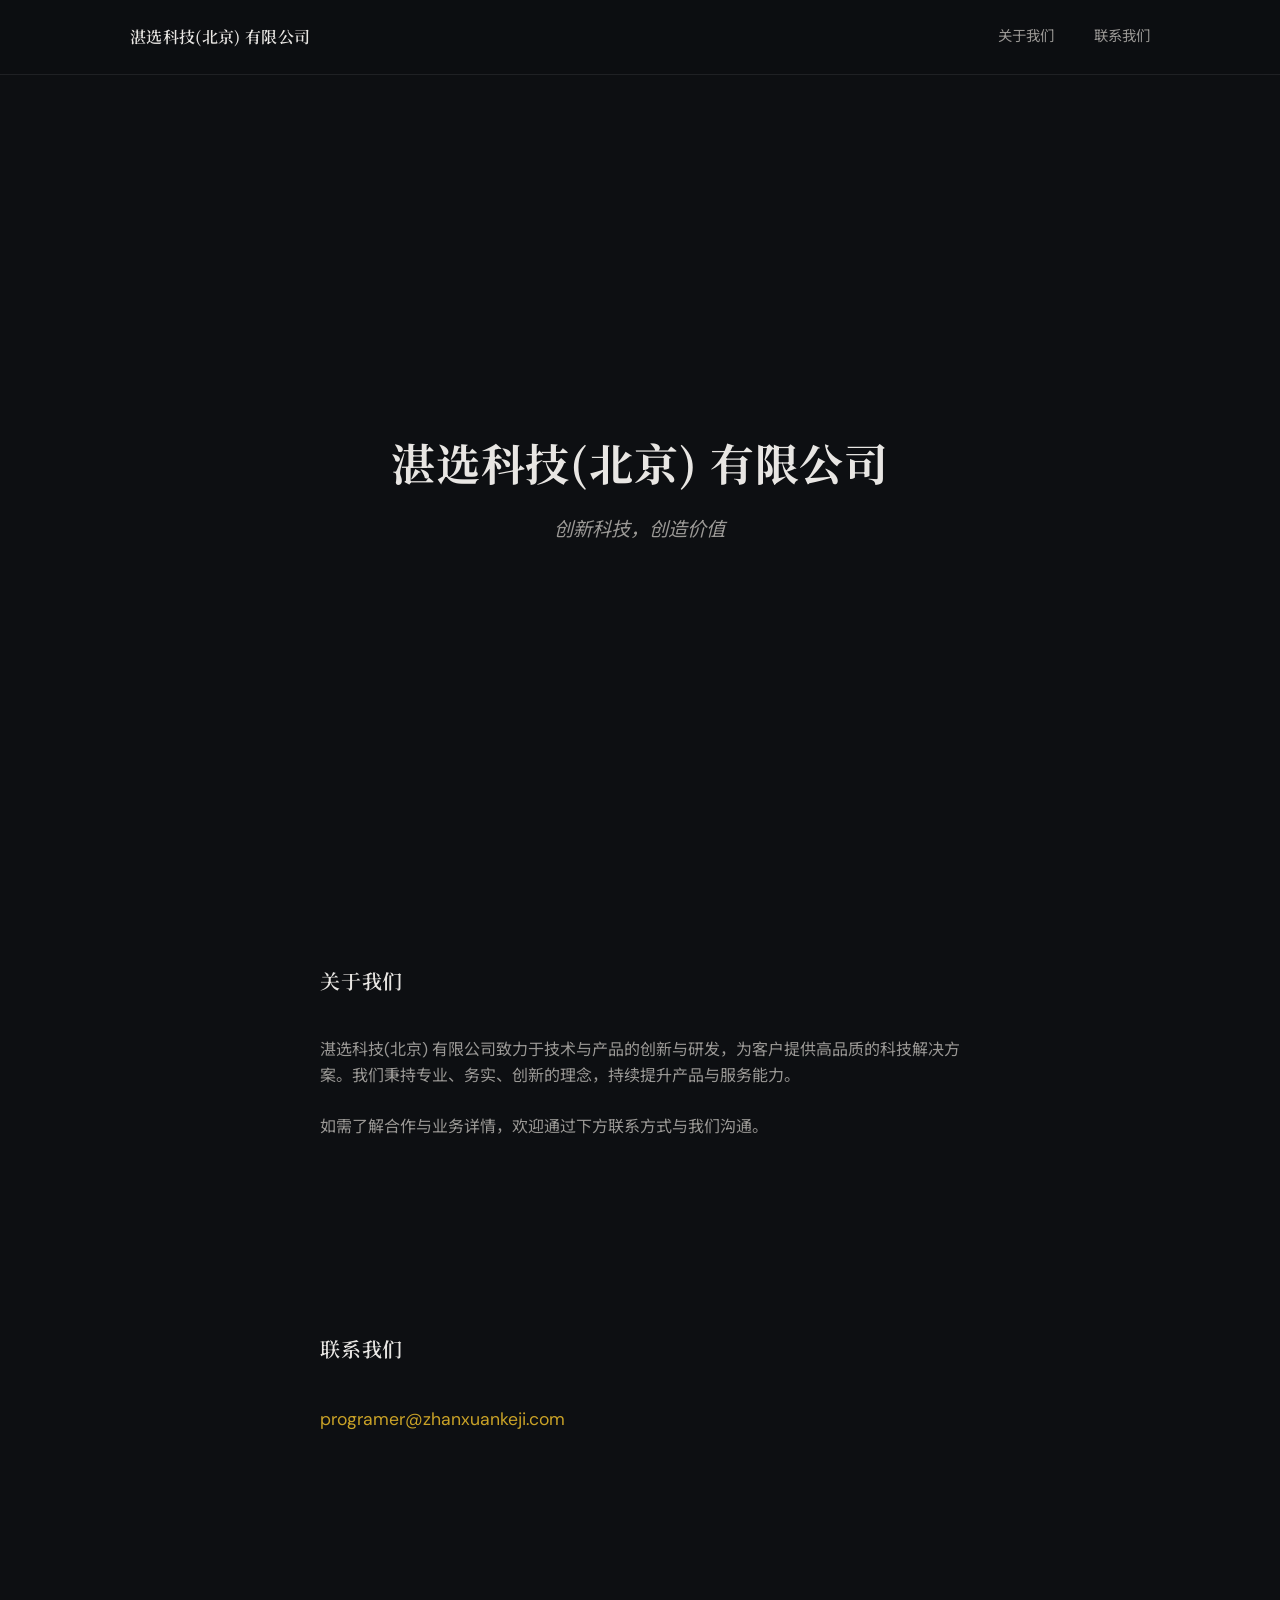
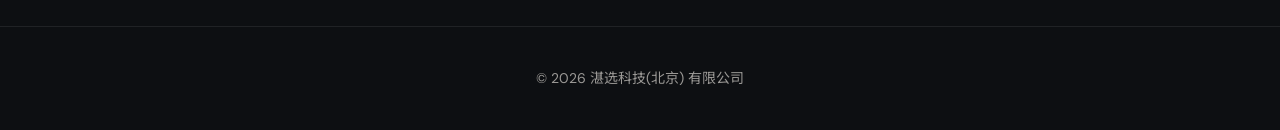
==== index.html @ 101cd948 "init" ====
<!DOCTYPE html>
<html lang="zh-CN">
<head>
  <meta charset="UTF-8">
  <meta name="viewport" content="width=device-width, initial-scale=1">
  <meta name="description" content="湛选科技(北京) 有限公司 — 创新科技，创造价值">
  <title>湛选科技(北京) 有限公司</title>
  <link rel="preconnect" href="https://fonts.googleapis.com">
  <link rel="preconnect" href="https://fonts.gstatic.com" crossorigin>
  <link href="https://fonts.googleapis.com/css2?family=Noto+Serif+SC:wght@400;600;700&family=Noto+Sans+SC:wght@400;500&family=DM+Sans:ital,opsz,wght@0,9..40,400;0,9..40,500;1,9..40,400&display=swap" rel="stylesheet">
  <link rel="stylesheet" href="assets/css/style.css">
</head>
<body>
  <header class="site-header">
    <div class="header-inner">
      <a href="#" class="logo" aria-label="湛选科技 首页">湛选科技(北京) 有限公司</a>
      <nav class="nav" aria-label="主导航">
        <a href="#about">关于我们</a>
        <a href="#contact">联系我们</a>
      </nav>
    </div>
  </header>

  <main>
    <section class="hero" aria-labelledby="hero-heading">
      <div class="hero-inner">
        <h1 id="hero-heading" class="hero-title">湛选科技(北京) 有限公司</h1>
        <p class="hero-slogan">创新科技，创造价值</p>
      </div>
    </section>

    <section id="about" class="about" aria-labelledby="about-heading">
      <div class="about-inner">
        <h2 id="about-heading" class="section-title">关于我们</h2>
        <div class="about-content">
          <p>湛选科技(北京) 有限公司致力于技术与产品的创新与研发，为客户提供高品质的科技解决方案。我们秉持专业、务实、创新的理念，持续提升产品与服务能力。</p>
          <p>如需了解合作与业务详情，欢迎通过下方联系方式与我们沟通。</p>
        </div>
      </div>
    </section>

    <section id="contact" class="contact" aria-labelledby="contact-heading">
      <div class="contact-inner">
        <h2 id="contact-heading" class="section-title">联系我们</h2>
        <p class="contact-email">
          <a href="mailto:contact@zhanxuan-tech.com">programer@zhanxuankeji.com</a>
        </p>
      </div>
    </section>
  </main>

  <footer class="site-footer">
    <div class="footer-inner">
      <p class="copyright">&copy; <span id="year"></span> 湛选科技(北京) 有限公司</p>
    </div>
  </footer>

  <script src="assets/js/main.js"></script>
</body>
</html>
---- assets/css/style.css ----
/* --- Variables --- */
:root {
  --bg: #0d0f12;
  --bg-elevated: #14171c;
  --text: #e8e6e3;
  --text-muted: #9a9895;
  --accent: #c9a227;
  --accent-hover: #ddb82e;
  --border: rgba(255, 255, 255, 0.08);
  --font-display: "Noto Serif SC", "Source Han Serif CN", serif;
  --font-body: "DM Sans", "Noto Sans SC", "PingFang SC", system-ui, sans-serif;
  --space-xs: 0.5rem;
  --space-sm: 1rem;
  --space-md: 1.5rem;
  --space-lg: 2.5rem;
  --space-xl: 4rem;
  --space-2xl: 6rem;
  --radius: 6px;
  --transition: 0.2s ease;
}

/* --- Reset & Base --- */
*,
*::before,
*::after {
  box-sizing: border-box;
}

html {
  scroll-behavior: smooth;
}

body {
  margin: 0;
  font-family: var(--font-body);
  font-size: 1rem;
  line-height: 1.65;
  color: var(--text);
  background: var(--bg);
  -webkit-font-smoothing: antialiased;
  -moz-osx-font-smoothing: grayscale;
}

/* --- Header --- */
.site-header {
  position: fixed;
  top: 0;
  left: 0;
  right: 0;
  z-index: 100;
  background: rgba(13, 15, 18, 0.85);
  backdrop-filter: blur(12px);
  border-bottom: 1px solid var(--border);
}

.header-inner {
  max-width: 1100px;
  margin: 0 auto;
  padding: var(--space-md) var(--space-lg);
  display: flex;
  align-items: center;
  justify-content: space-between;
  gap: var(--space-md);
}

.logo {
  font-family: var(--font-display);
  font-weight: 600;
  font-size: 1rem;
  color: var(--text);
  text-decoration: none;
  letter-spacing: 0.02em;
  transition: color var(--transition);
}

.logo:hover {
  color: var(--accent);
}

.nav {
  display: flex;
  gap: var(--space-lg);
}

.nav a {
  color: var(--text-muted);
  text-decoration: none;
  font-size: 0.9rem;
  transition: color var(--transition);
}

.nav a:hover {
  color: var(--accent);
}

/* --- Hero --- */
.hero {
  min-height: 100vh;
  display: flex;
  align-items: center;
  justify-content: center;
  padding: var(--space-2xl) var(--space-lg);
  padding-top: calc(80px + var(--space-2xl));
}

.hero-inner {
  max-width: 800px;
  text-align: center;
}

.hero-title {
  font-family: var(--font-display);
  font-weight: 700;
  font-size: clamp(1.75rem, 5vw, 2.75rem);
  line-height: 1.25;
  margin: 0 0 var(--space-md);
  letter-spacing: 0.02em;
  opacity: 0;
  animation: fadeUp 0.7s ease forwards;
}

.hero-slogan {
  font-family: var(--font-body);
  font-size: clamp(1rem, 2.5vw, 1.2rem);
  color: var(--text-muted);
  margin: 0;
  font-style: italic;
  opacity: 0;
  animation: fadeUp 0.7s ease 0.15s forwards;
}

@keyframes fadeUp {
  from {
    opacity: 0;
    transform: translateY(16px);
  }
  to {
    opacity: 1;
    transform: translateY(0);
  }
}

/* --- Sections --- */
.about,
.contact {
  padding: var(--space-2xl) var(--space-lg);
  max-width: 720px;
  margin: 0 auto;
  scroll-margin-top: 80px;
}

.about {
  padding-top: var(--space-xl);
}

.section-title {
  font-family: var(--font-display);
  font-weight: 600;
  font-size: 1.25rem;
  margin: 0 0 var(--space-lg);
  letter-spacing: 0.04em;
  color: var(--text);
}

.about-content {
  opacity: 0;
  animation: fadeUp 0.6s ease 0.1s forwards;
}

.about-content p {
  margin: 0 0 var(--space-md);
  color: var(--text-muted);
}

.about-content p:last-child {
  margin-bottom: 0;
}

.contact-inner {
  opacity: 0;
  animation: fadeUp 0.6s ease 0.15s forwards;
}

.contact-email {
  margin: 0;
}

.contact-email a {
  color: var(--accent);
  text-decoration: none;
  font-size: 1.1rem;
  border-bottom: 1px solid transparent;
  transition: color var(--transition), border-color var(--transition);
}

.contact-email a:hover {
  color: var(--accent-hover);
  border-bottom-color: var(--accent-hover);
}

/* --- Footer --- */
.site-footer {
  margin-top: var(--space-2xl);
  padding: var(--space-lg) var(--space-lg);
  border-top: 1px solid var(--border);
}

.footer-inner {
  max-width: 1100px;
  margin: 0 auto;
  text-align: center;
}

.copyright {
  margin: 0;
  font-size: 0.875rem;
  color: var(--text-muted);
}

/* --- Responsive --- */
@media (max-width: 640px) {
  .header-inner {
    flex-direction: column;
    align-items: flex-start;
    padding: var(--space-sm) var(--space-md);
  }

  .nav {
    gap: var(--space-md);
  }

  .hero {
    padding-top: calc(120px + var(--space-xl));
    padding-left: var(--space-md);
    padding-right: var(--space-md);
  }

  .about,
  .contact {
    padding-left: var(--space-md);
    padding-right: var(--space-md);
  }
}
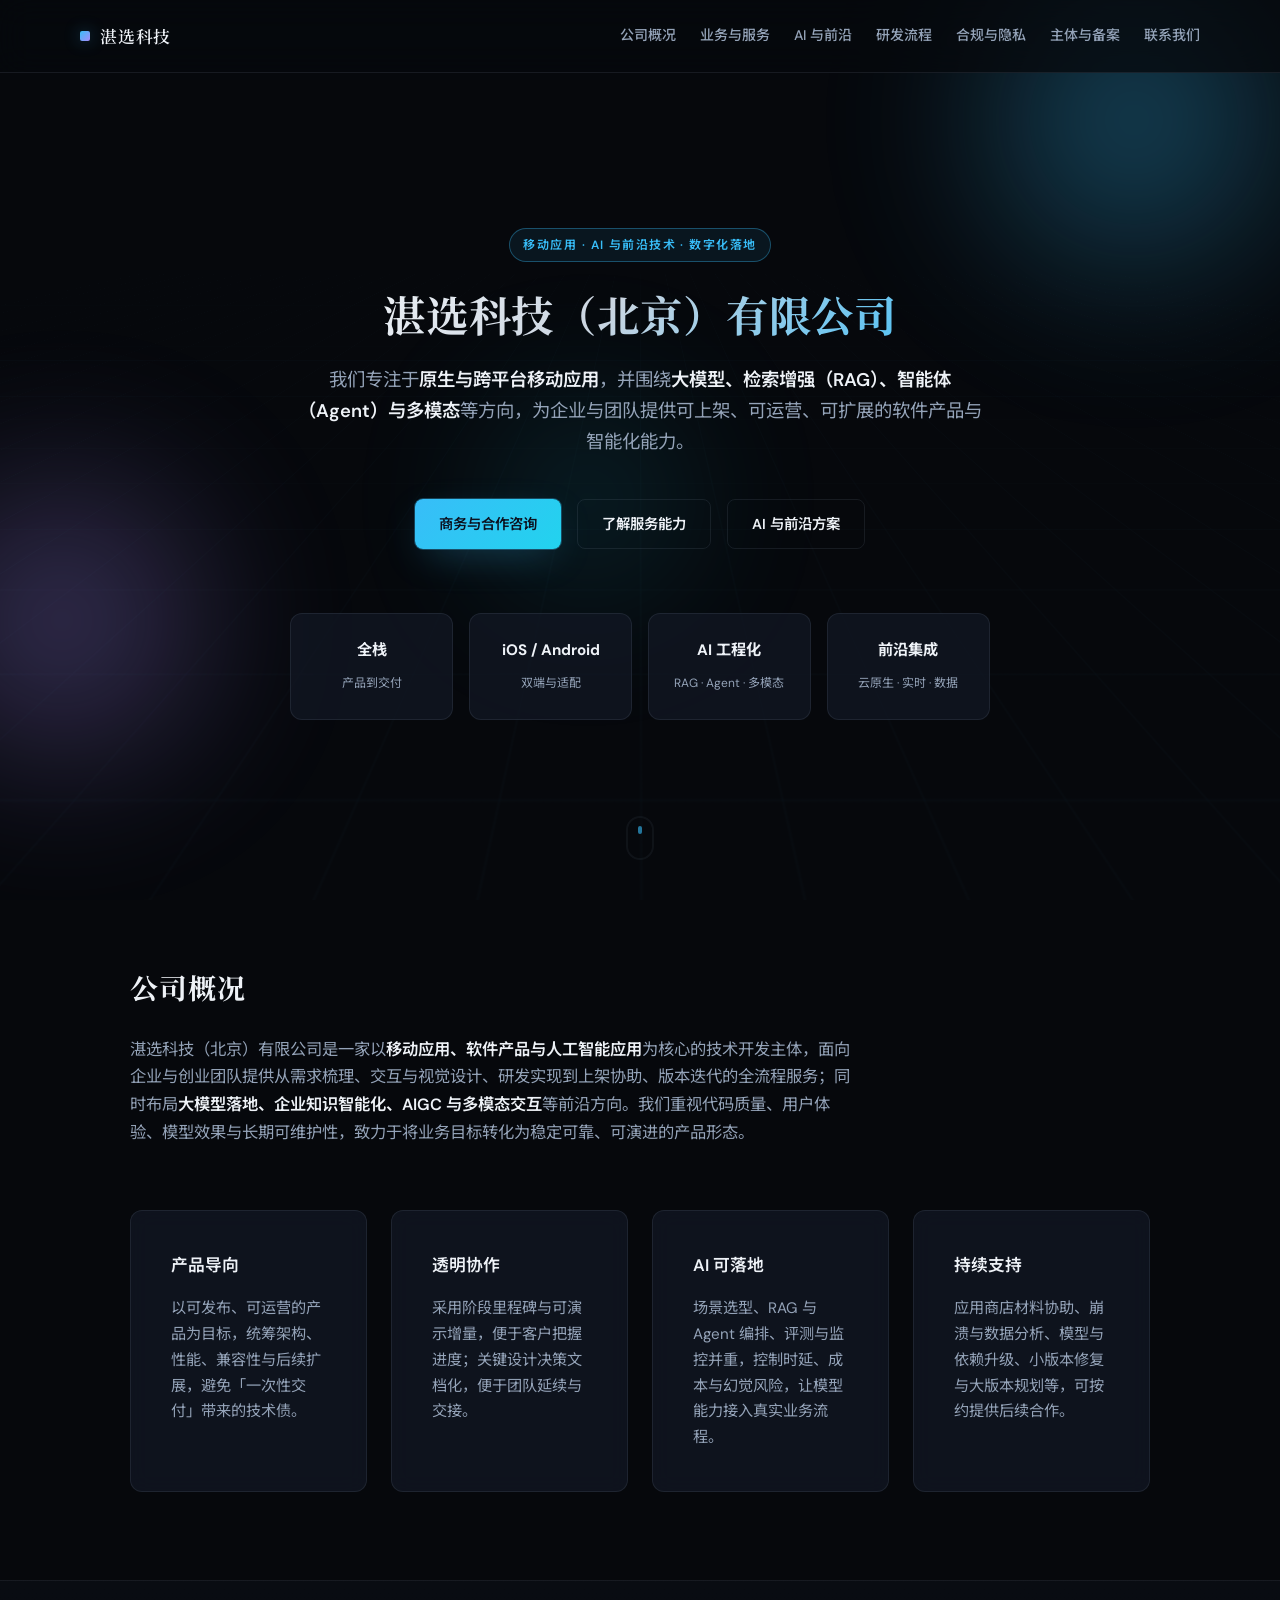
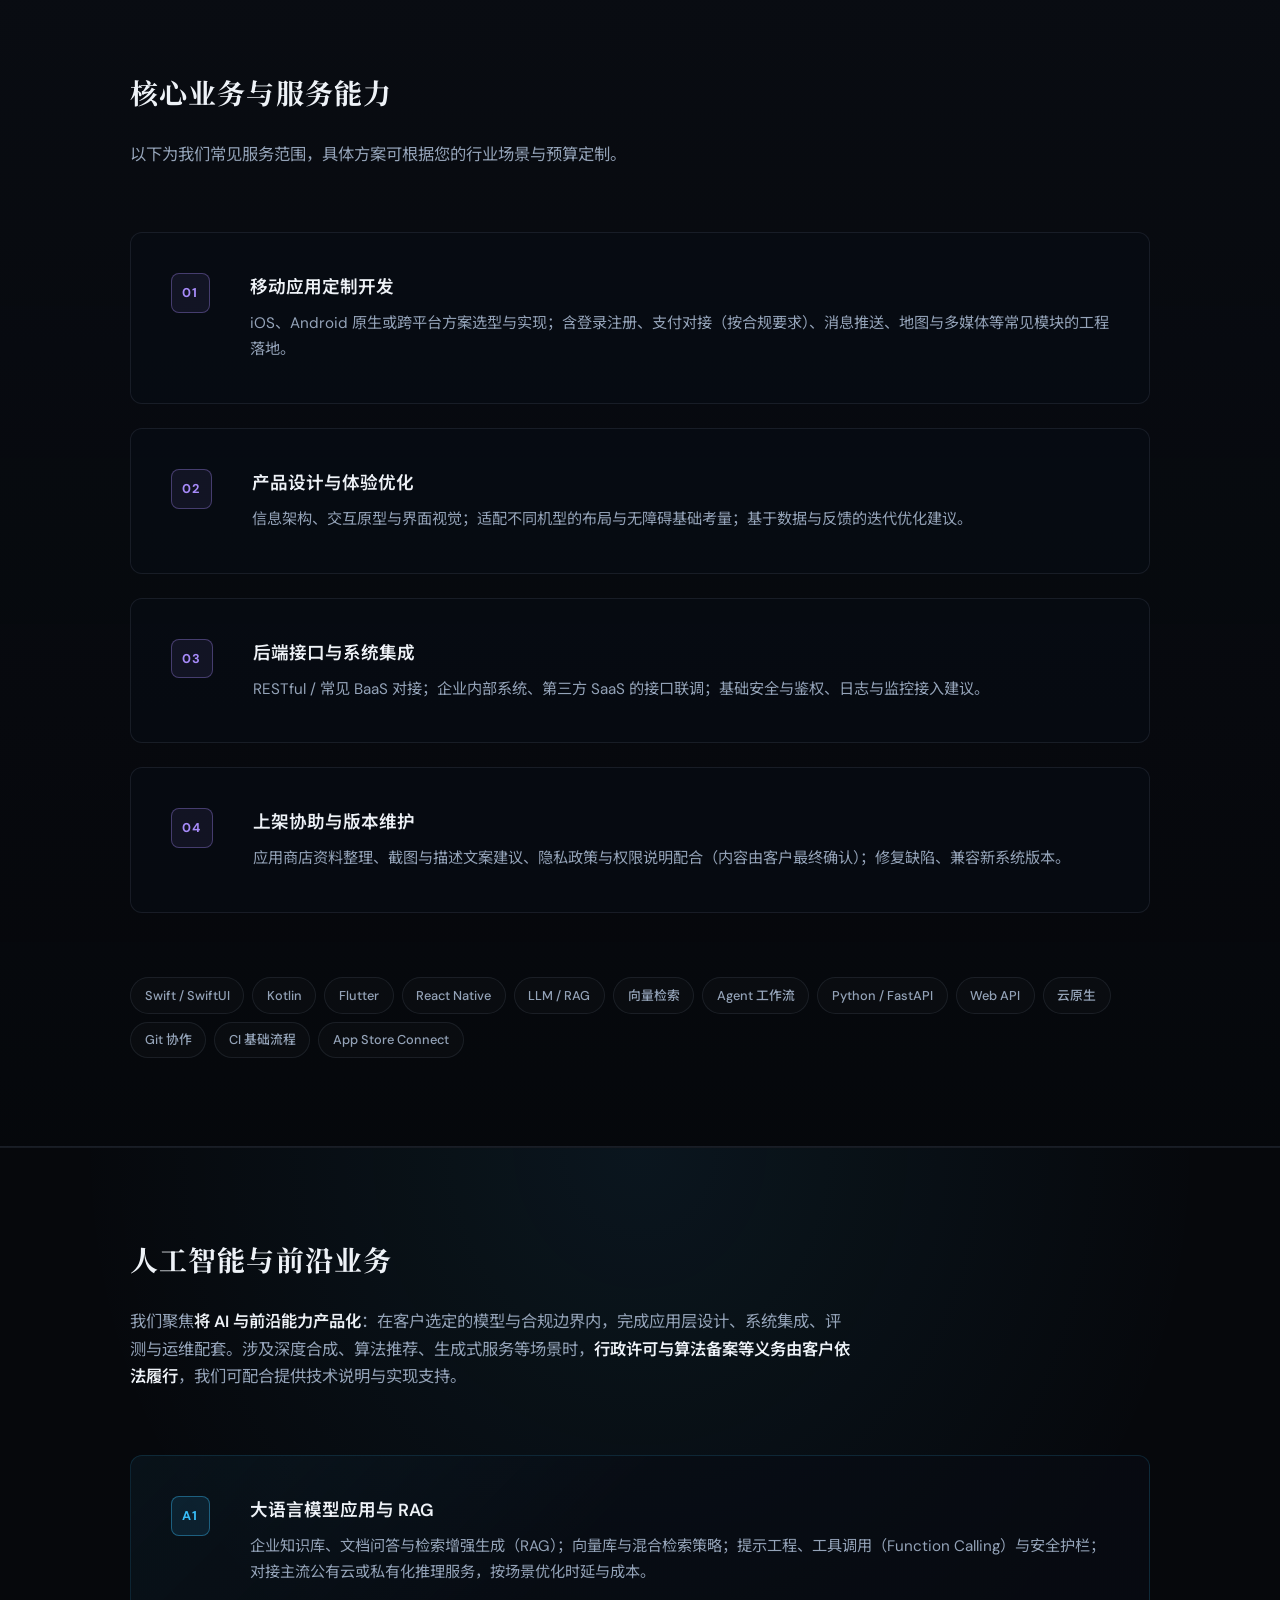
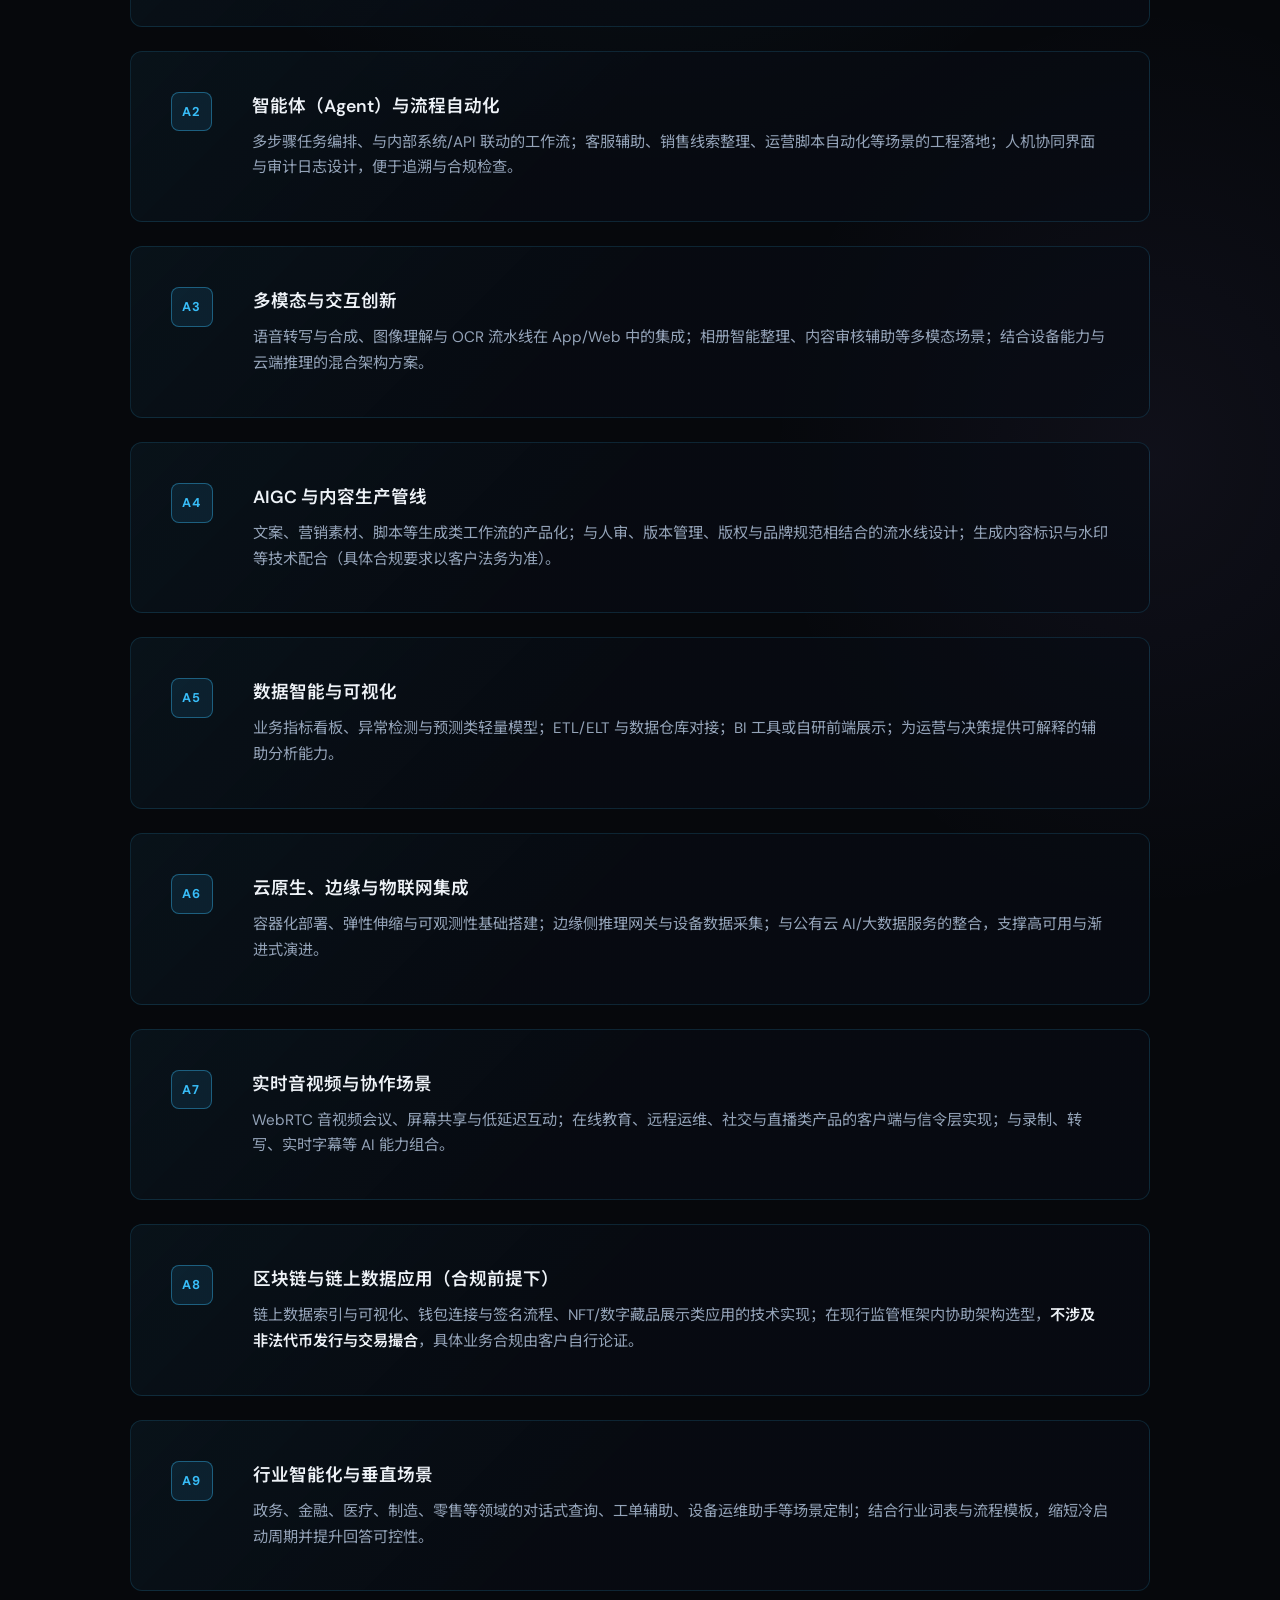
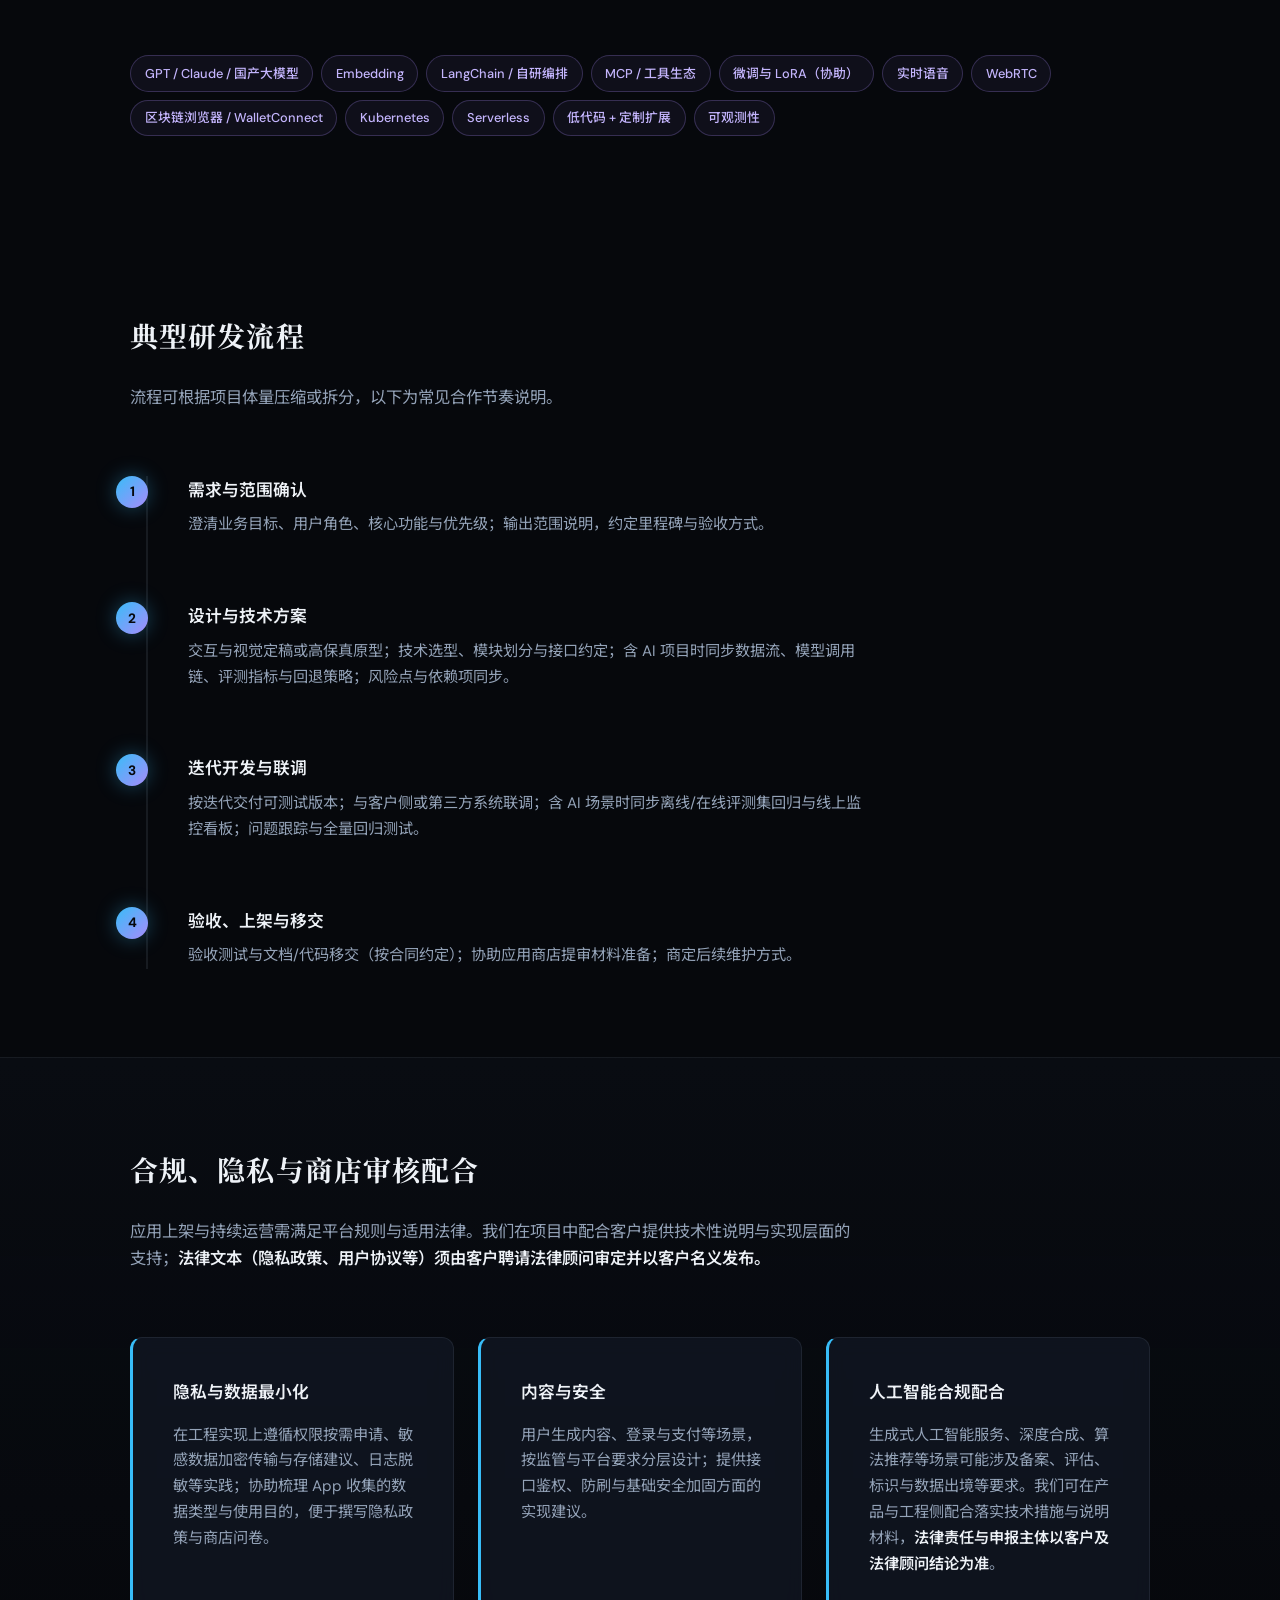
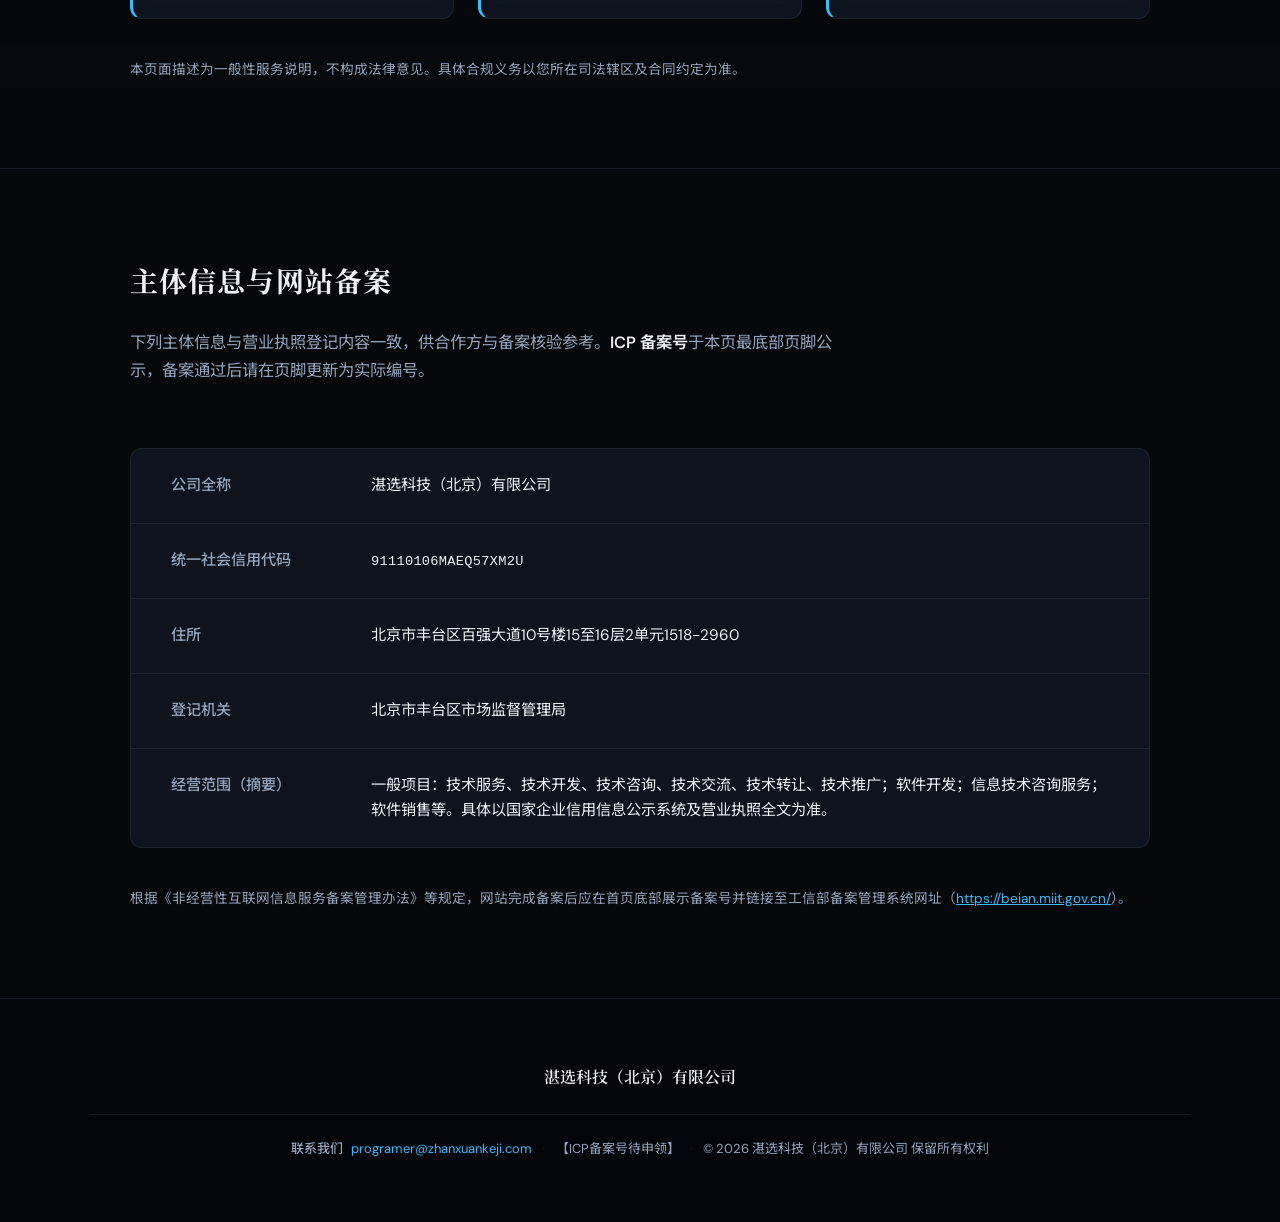
==== commit 9da18d62: "update new websit" ====
--- a/index.html
+++ b/index.html
@@ -3,55 +3,367 @@
 <head>
   <meta charset="UTF-8">
   <meta name="viewport" content="width=device-width, initial-scale=1">
-  <meta name="description" content="湛选科技(北京) 有限公司 — 创新科技，创造价值">
-  <title>湛选科技(北京) 有限公司</title>
+  <meta name="description" content="湛选科技（北京）有限公司 — 移动应用与数字化产品、人工智能与大模型应用、RAG/智能体等前沿技术落地，服务企业与创业团队。">
+  <meta name="keywords" content="移动应用开发,人工智能,大模型,RAG,智能体,Agent,AIGC,多模态,云原生,WebRTC,实时音视频,北京软件公司,湛选科技">
+  <title>湛选科技（北京）有限公司 | 移动应用 · AI 与数字化产品</title>
   <link rel="preconnect" href="https://fonts.googleapis.com">
   <link rel="preconnect" href="https://fonts.gstatic.com" crossorigin>
-  <link href="https://fonts.googleapis.com/css2?family=Noto+Serif+SC:wght@400;600;700&family=Noto+Sans+SC:wght@400;500&family=DM+Sans:ital,opsz,wght@0,9..40,400;0,9..40,500;1,9..40,400&display=swap" rel="stylesheet">
+  <link href="https://fonts.googleapis.com/css2?family=Noto+Serif+SC:wght@500;600;700&family=Noto+Sans+SC:wght@400;500;600;700&family=DM+Sans:ital,opsz,wght@0,9..40,400;0,9..40,500;0,9..40,600;1,9..40,400&display=swap" rel="stylesheet">
   <link rel="stylesheet" href="assets/css/style.css">
 </head>
 <body>
+  <div class="hero-bg" aria-hidden="true">
+    <div class="hero-bg__grid"></div>
+    <div class="hero-bg__orb hero-bg__orb--1"></div>
+    <div class="hero-bg__orb hero-bg__orb--2"></div>
+    <div class="hero-bg__orb hero-bg__orb--3"></div>
+  </div>
+
   <header class="site-header">
     <div class="header-inner">
-      <a href="#" class="logo" aria-label="湛选科技 首页">湛选科技(北京) 有限公司</a>
+      <a href="#" class="logo" aria-label="湛选科技 首页">
+        <span class="logo__mark" aria-hidden="true"></span>
+        <span class="logo__text">湛选科技</span>
+      </a>
       <nav class="nav" aria-label="主导航">
-        <a href="#about">关于我们</a>
+        <a href="#about">公司概况</a>
+        <a href="#services">业务与服务</a>
+        <a href="#innovation">AI 与前沿</a>
+        <a href="#process">研发流程</a>
+        <a href="#compliance">合规与隐私</a>
+        <a href="#legal">主体与备案</a>
         <a href="#contact">联系我们</a>
       </nav>
+      <button type="button" class="nav-toggle" aria-expanded="false" aria-controls="nav-panel" aria-label="打开菜单">
+        <span></span><span></span><span></span>
+      </button>
+    </div>
+    <div id="nav-panel" class="nav-panel" hidden>
+      <a href="#about">公司概况</a>
+      <a href="#services">业务与服务</a>
+      <a href="#innovation">AI 与前沿</a>
+      <a href="#process">研发流程</a>
+      <a href="#compliance">合规与隐私</a>
+      <a href="#legal">主体与备案</a>
+      <a href="#contact">联系我们</a>
     </div>
   </header>
 
   <main>
     <section class="hero" aria-labelledby="hero-heading">
       <div class="hero-inner">
-        <h1 id="hero-heading" class="hero-title">湛选科技(北京) 有限公司</h1>
-        <p class="hero-slogan">创新科技，创造价值</p>
-      </div>
-    </section>
-
-    <section id="about" class="about" aria-labelledby="about-heading">
-      <div class="about-inner">
-        <h2 id="about-heading" class="section-title">关于我们</h2>
-        <div class="about-content">
-          <p>湛选科技(北京) 有限公司致力于技术与产品的创新与研发，为客户提供高品质的科技解决方案。我们秉持专业、务实、创新的理念，持续提升产品与服务能力。</p>
-          <p>如需了解合作与业务详情，欢迎通过下方联系方式与我们沟通。</p>
-        </div>
-      </div>
-    </section>
-
-    <section id="contact" class="contact" aria-labelledby="contact-heading">
-      <div class="contact-inner">
-        <h2 id="contact-heading" class="section-title">联系我们</h2>
-        <p class="contact-email">
-          <a href="mailto:contact@zhanxuan-tech.com">programer@zhanxuankeji.com</a>
+        <p class="hero-eyebrow hero-animate">移动应用 · AI 与前沿技术 · 数字化落地</p>
+        <h1 id="hero-heading" class="hero-title hero-animate hero-animate--2">
+          <span class="hero-title__line">湛选科技（北京）有限公司</span>
+        </h1>
+        <p class="hero-lead hero-animate hero-animate--3">
+          我们专注于<strong>原生与跨平台移动应用</strong>，并围绕<strong>大模型、检索增强（RAG）、智能体（Agent）与多模态</strong>等方向，为企业与团队提供可上架、可运营、可扩展的软件产品与智能化能力。
         </p>
+        <div class="hero-actions hero-animate hero-animate--4">
+          <a class="btn btn--primary" href="#contact">商务与合作咨询</a>
+          <a class="btn btn--ghost" href="#services">了解服务能力</a>
+          <a class="btn btn--ghost" href="#innovation">AI 与前沿方案</a>
+        </div>
+        <ul class="hero-stats hero-stats--4 hero-animate hero-animate--5" aria-label="服务特点">
+          <li><span class="hero-stats__num">全栈</span><span class="hero-stats__label">产品到交付</span></li>
+          <li><span class="hero-stats__num">iOS / Android</span><span class="hero-stats__label">双端与适配</span></li>
+          <li><span class="hero-stats__num">AI 工程化</span><span class="hero-stats__label">RAG · Agent · 多模态</span></li>
+          <li><span class="hero-stats__num">前沿集成</span><span class="hero-stats__label">云原生 · 实时 · 数据</span></li>
+        </ul>
+      </div>
+      <a href="#about" class="hero-scroll" aria-label="向下滚动至公司概况">
+        <span class="hero-scroll__line"></span>
+      </a>
+    </section>
+
+    <section id="about" class="section section--tight" aria-labelledby="about-heading">
+      <div class="container">
+        <header class="section-head" data-reveal>
+          <h2 id="about-heading" class="section-title">公司概况</h2>
+          <p class="section-desc">
+            湛选科技（北京）有限公司是一家以<strong>移动应用、软件产品与人工智能应用</strong>为核心的技术开发主体，面向企业与创业团队提供从需求梳理、交互与视觉设计、研发实现到上架协助、版本迭代的全流程服务；同时布局<strong>大模型落地、企业知识智能化、AIGC 与多模态交互</strong>等前沿方向。我们重视代码质量、用户体验、模型效果与长期可维护性，致力于将业务目标转化为稳定可靠、可演进的产品形态。
+          </p>
+        </header>
+        <div class="card-grid card-grid--4">
+          <article class="info-card" data-reveal>
+            <h3 class="info-card__title">产品导向</h3>
+            <p class="info-card__text">以可发布、可运营的产品为目标，统筹架构、性能、兼容性与后续扩展，避免「一次性交付」带来的技术债。</p>
+          </article>
+          <article class="info-card" data-reveal>
+            <h3 class="info-card__title">透明协作</h3>
+            <p class="info-card__text">采用阶段里程碑与可演示增量，便于客户把握进度；关键设计决策文档化，便于团队延续与交接。</p>
+          </article>
+          <article class="info-card" data-reveal>
+            <h3 class="info-card__title">AI 可落地</h3>
+            <p class="info-card__text">场景选型、RAG 与 Agent 编排、评测与监控并重，控制时延、成本与幻觉风险，让模型能力接入真实业务流程。</p>
+          </article>
+          <article class="info-card" data-reveal>
+            <h3 class="info-card__title">持续支持</h3>
+            <p class="info-card__text">应用商店材料协助、崩溃与数据分析、模型与依赖升级、小版本修复与大版本规划等，可按约提供后续合作。</p>
+          </article>
+        </div>
+      </div>
+    </section>
+
+    <section id="services" class="section section--alt" aria-labelledby="services-heading">
+      <div class="container">
+        <header class="section-head" data-reveal>
+          <h2 id="services-heading" class="section-title">核心业务与服务能力</h2>
+          <p class="section-desc">以下为我们常见服务范围，具体方案可根据您的行业场景与预算定制。</p>
+        </header>
+        <div class="service-list">
+          <article class="service-block" data-reveal>
+            <div class="service-block__icon" aria-hidden="true">01</div>
+            <div class="service-block__body">
+              <h3 class="service-block__title">移动应用定制开发</h3>
+              <p class="service-block__text">iOS、Android 原生或跨平台方案选型与实现；含登录注册、支付对接（按合规要求）、消息推送、地图与多媒体等常见模块的工程落地。</p>
+            </div>
+          </article>
+          <article class="service-block" data-reveal>
+            <div class="service-block__icon" aria-hidden="true">02</div>
+            <div class="service-block__body">
+              <h3 class="service-block__title">产品设计与体验优化</h3>
+              <p class="service-block__text">信息架构、交互原型与界面视觉；适配不同机型的布局与无障碍基础考量；基于数据与反馈的迭代优化建议。</p>
+            </div>
+          </article>
+          <article class="service-block" data-reveal>
+            <div class="service-block__icon" aria-hidden="true">03</div>
+            <div class="service-block__body">
+              <h3 class="service-block__title">后端接口与系统集成</h3>
+              <p class="service-block__text">RESTful / 常见 BaaS 对接；企业内部系统、第三方 SaaS 的接口联调；基础安全与鉴权、日志与监控接入建议。</p>
+            </div>
+          </article>
+          <article class="service-block" data-reveal>
+            <div class="service-block__icon" aria-hidden="true">04</div>
+            <div class="service-block__body">
+              <h3 class="service-block__title">上架协助与版本维护</h3>
+              <p class="service-block__text">应用商店资料整理、截图与描述文案建议、隐私政策与权限说明配合（内容由客户最终确认）；修复缺陷、兼容新系统版本。</p>
+            </div>
+          </article>
+        </div>
+        <div class="tag-cloud" data-reveal aria-label="技术关键词">
+          <span class="tag">Swift / SwiftUI</span>
+          <span class="tag">Kotlin</span>
+          <span class="tag">Flutter</span>
+          <span class="tag">React Native</span>
+          <span class="tag">LLM / RAG</span>
+          <span class="tag">向量检索</span>
+          <span class="tag">Agent 工作流</span>
+          <span class="tag">Python / FastAPI</span>
+          <span class="tag">Web API</span>
+          <span class="tag">云原生</span>
+          <span class="tag">Git 协作</span>
+          <span class="tag">CI 基础流程</span>
+          <span class="tag">App Store Connect</span>
+        </div>
+      </div>
+    </section>
+
+    <section id="innovation" class="section section--innovation" aria-labelledby="ai-heading">
+      <div class="container">
+        <header class="section-head" data-reveal>
+          <h2 id="ai-heading" class="section-title">人工智能与前沿业务</h2>
+          <p class="section-desc">
+            我们聚焦<strong>将 AI 与前沿能力产品化</strong>：在客户选定的模型与合规边界内，完成应用层设计、系统集成、评测与运维配套。涉及深度合成、算法推荐、生成式服务等场景时，<strong>行政许可与算法备案等义务由客户依法履行</strong>，我们可配合提供技术说明与实现支持。
+          </p>
+        </header>
+        <div class="service-list">
+          <article class="service-block service-block--ai" data-reveal>
+            <div class="service-block__icon" aria-hidden="true">A1</div>
+            <div class="service-block__body">
+              <h3 class="service-block__title">大语言模型应用与 RAG</h3>
+              <p class="service-block__text">企业知识库、文档问答与检索增强生成（RAG）；向量库与混合检索策略；提示工程、工具调用（Function Calling）与安全护栏；对接主流公有云或私有化推理服务，按场景优化时延与成本。</p>
+            </div>
+          </article>
+          <article class="service-block service-block--ai" data-reveal>
+            <div class="service-block__icon" aria-hidden="true">A2</div>
+            <div class="service-block__body">
+              <h3 class="service-block__title">智能体（Agent）与流程自动化</h3>
+              <p class="service-block__text">多步骤任务编排、与内部系统/API 联动的工作流；客服辅助、销售线索整理、运营脚本自动化等场景的工程落地；人机协同界面与审计日志设计，便于追溯与合规检查。</p>
+            </div>
+          </article>
+          <article class="service-block service-block--ai" data-reveal>
+            <div class="service-block__icon" aria-hidden="true">A3</div>
+            <div class="service-block__body">
+              <h3 class="service-block__title">多模态与交互创新</h3>
+              <p class="service-block__text">语音转写与合成、图像理解与 OCR 流水线在 App/Web 中的集成；相册智能整理、内容审核辅助等多模态场景；结合设备能力与云端推理的混合架构方案。</p>
+            </div>
+          </article>
+          <article class="service-block service-block--ai" data-reveal>
+            <div class="service-block__icon" aria-hidden="true">A4</div>
+            <div class="service-block__body">
+              <h3 class="service-block__title">AIGC 与内容生产管线</h3>
+              <p class="service-block__text">文案、营销素材、脚本等生成类工作流的产品化；与人审、版本管理、版权与品牌规范相结合的流水线设计；生成内容标识与水印等技术配合（具体合规要求以客户法务为准）。</p>
+            </div>
+          </article>
+          <article class="service-block service-block--ai" data-reveal>
+            <div class="service-block__icon" aria-hidden="true">A5</div>
+            <div class="service-block__body">
+              <h3 class="service-block__title">数据智能与可视化</h3>
+              <p class="service-block__text">业务指标看板、异常检测与预测类轻量模型；ETL/ELT 与数据仓库对接；BI 工具或自研前端展示；为运营与决策提供可解释的辅助分析能力。</p>
+            </div>
+          </article>
+          <article class="service-block service-block--ai" data-reveal>
+            <div class="service-block__icon" aria-hidden="true">A6</div>
+            <div class="service-block__body">
+              <h3 class="service-block__title">云原生、边缘与物联网集成</h3>
+              <p class="service-block__text">容器化部署、弹性伸缩与可观测性基础搭建；边缘侧推理网关与设备数据采集；与公有云 AI/大数据服务的整合，支撑高可用与渐进式演进。</p>
+            </div>
+          </article>
+          <article class="service-block service-block--ai" data-reveal>
+            <div class="service-block__icon" aria-hidden="true">A7</div>
+            <div class="service-block__body">
+              <h3 class="service-block__title">实时音视频与协作场景</h3>
+              <p class="service-block__text">WebRTC 音视频会议、屏幕共享与低延迟互动；在线教育、远程运维、社交与直播类产品的客户端与信令层实现；与录制、转写、实时字幕等 AI 能力组合。</p>
+            </div>
+          </article>
+          <article class="service-block service-block--ai" data-reveal>
+            <div class="service-block__icon" aria-hidden="true">A8</div>
+            <div class="service-block__body">
+              <h3 class="service-block__title">区块链与链上数据应用（合规前提下）</h3>
+              <p class="service-block__text">链上数据索引与可视化、钱包连接与签名流程、NFT/数字藏品展示类应用的技术实现；在现行监管框架内协助架构选型，<strong>不涉及非法代币发行与交易撮合</strong>，具体业务合规由客户自行论证。</p>
+            </div>
+          </article>
+          <article class="service-block service-block--ai" data-reveal>
+            <div class="service-block__icon" aria-hidden="true">A9</div>
+            <div class="service-block__body">
+              <h3 class="service-block__title">行业智能化与垂直场景</h3>
+              <p class="service-block__text">政务、金融、医疗、制造、零售等领域的对话式查询、工单辅助、设备运维助手等场景定制；结合行业词表与流程模板，缩短冷启动周期并提升回答可控性。</p>
+            </div>
+          </article>
+        </div>
+        <div class="tag-cloud tag-cloud--accent" data-reveal aria-label="AI 与前沿技术关键词">
+          <span class="tag">GPT / Claude / 国产大模型</span>
+          <span class="tag">Embedding</span>
+          <span class="tag">LangChain / 自研编排</span>
+          <span class="tag">MCP / 工具生态</span>
+          <span class="tag">微调与 LoRA（协助）</span>
+          <span class="tag">实时语音</span>
+          <span class="tag">WebRTC</span>
+          <span class="tag">区块链浏览器 / WalletConnect</span>
+          <span class="tag">Kubernetes</span>
+          <span class="tag">Serverless</span>
+          <span class="tag">低代码 + 定制扩展</span>
+          <span class="tag">可观测性</span>
+        </div>
+      </div>
+    </section>
+
+    <section id="process" class="section" aria-labelledby="process-heading">
+      <div class="container">
+        <header class="section-head" data-reveal>
+          <h2 id="process-heading" class="section-title">典型研发流程</h2>
+          <p class="section-desc">流程可根据项目体量压缩或拆分，以下为常见合作节奏说明。</p>
+        </header>
+        <ol class="timeline" data-reveal>
+          <li class="timeline__item">
+            <span class="timeline__step">1</span>
+            <div class="timeline__content">
+              <h3 class="timeline__title">需求与范围确认</h3>
+              <p>澄清业务目标、用户角色、核心功能与优先级；输出范围说明，约定里程碑与验收方式。</p>
+            </div>
+          </li>
+          <li class="timeline__item">
+            <span class="timeline__step">2</span>
+            <div class="timeline__content">
+              <h3 class="timeline__title">设计与技术方案</h3>
+              <p>交互与视觉定稿或高保真原型；技术选型、模块划分与接口约定；含 AI 项目时同步数据流、模型调用链、评测指标与回退策略；风险点与依赖项同步。</p>
+            </div>
+          </li>
+          <li class="timeline__item">
+            <span class="timeline__step">3</span>
+            <div class="timeline__content">
+              <h3 class="timeline__title">迭代开发与联调</h3>
+              <p>按迭代交付可测试版本；与客户侧或第三方系统联调；含 AI 场景时同步离线/在线评测集回归与线上监控看板；问题跟踪与全量回归测试。</p>
+            </div>
+          </li>
+          <li class="timeline__item">
+            <span class="timeline__step">4</span>
+            <div class="timeline__content">
+              <h3 class="timeline__title">验收、上架与移交</h3>
+              <p>验收测试与文档/代码移交（按合同约定）；协助应用商店提审材料准备；商定后续维护方式。</p>
+            </div>
+          </li>
+        </ol>
+      </div>
+    </section>
+
+    <section id="compliance" class="section section--alt" aria-labelledby="compliance-heading">
+      <div class="container">
+        <header class="section-head" data-reveal>
+          <h2 id="compliance-heading" class="section-title">合规、隐私与商店审核配合</h2>
+          <p class="section-desc">应用上架与持续运营需满足平台规则与适用法律。我们在项目中配合客户提供技术性说明与实现层面的支持；<strong>法律文本（隐私政策、用户协议等）须由客户聘请法律顾问审定并以客户名义发布。</strong></p>
+        </header>
+        <div class="card-grid card-grid--compliance">
+          <article class="info-card info-card--border" data-reveal>
+            <h3 class="info-card__title">隐私与数据最小化</h3>
+            <p class="info-card__text">在工程实现上遵循权限按需申请、敏感数据加密传输与存储建议、日志脱敏等实践；协助梳理 App 收集的数据类型与使用目的，便于撰写隐私政策与商店问卷。</p>
+          </article>
+          <article class="info-card info-card--border" data-reveal>
+            <h3 class="info-card__title">内容与安全</h3>
+            <p class="info-card__text">用户生成内容、登录与支付等场景，按监管与平台要求分层设计；提供接口鉴权、防刷与基础安全加固方面的实现建议。</p>
+          </article>
+          <article class="info-card info-card--border" data-reveal>
+            <h3 class="info-card__title">人工智能合规配合</h3>
+            <p class="info-card__text">生成式人工智能服务、深度合成、算法推荐等场景可能涉及备案、评估、标识与数据出境等要求。我们可在产品与工程侧配合落实技术措施与说明材料，<strong>法律责任与申报主体以客户及法律顾问结论为准</strong>。</p>
+          </article>
+        </div>
+        <p class="fine-print" data-reveal>本页面描述为一般性服务说明，不构成法律意见。具体合规义务以您所在司法辖区及合同约定为准。</p>
+      </div>
+    </section>
+
+    <section id="legal" class="section" aria-labelledby="legal-heading">
+      <div class="container">
+        <header class="section-head" data-reveal>
+          <h2 id="legal-heading" class="section-title">主体信息与网站备案</h2>
+          <p class="section-desc">下列主体信息与营业执照登记内容一致，供合作方与备案核验参考。<strong>ICP 备案号</strong>于本页最底部页脚公示，备案通过后请在页脚更新为实际编号。</p>
+        </header>
+        <div class="legal-table-wrap" data-reveal>
+          <table class="legal-table">
+            <caption class="visually-hidden">公司主体与备案信息</caption>
+            <tbody>
+              <tr>
+                <th scope="row">公司全称</th>
+                <td>湛选科技（北京）有限公司</td>
+              </tr>
+              <tr>
+                <th scope="row">统一社会信用代码</th>
+                <td><code class="mono">91110106MAEQ57XM2U</code></td>
+              </tr>
+              <tr>
+                <th scope="row">住所</th>
+                <td>北京市丰台区百强大道10号楼15至16层2单元1518-2960</td>
+              </tr>
+              <tr>
+                <th scope="row">登记机关</th>
+                <td>北京市丰台区市场监督管理局</td>
+              </tr>
+              <tr>
+                <th scope="row">经营范围（摘要）</th>
+                <td class="legal-table__scope">一般项目：技术服务、技术开发、技术咨询、技术交流、技术转让、技术推广；软件开发；信息技术咨询服务；软件销售等。具体以国家企业信用信息公示系统及营业执照全文为准。</td>
+              </tr>
+            </tbody>
+          </table>
+        </div>
+        <p class="fine-print" data-reveal>根据《非经营性互联网信息服务备案管理办法》等规定，网站完成备案后应在首页底部展示备案号并链接至工信部备案管理系统网址（<a href="https://beian.miit.gov.cn/" rel="noopener noreferrer" target="_blank">https://beian.miit.gov.cn/</a>）。</p>
       </div>
     </section>
   </main>
 
-  <footer class="site-footer">
+  <footer class="site-footer" id="contact" aria-labelledby="footer-contact-label">
     <div class="footer-inner">
-      <p class="copyright">&copy; <span id="year"></span> 湛选科技(北京) 有限公司</p>
+      <p class="footer-brand">湛选科技（北京）有限公司</p>
+      <div class="footer-bottom-bar">
+        <span id="footer-contact-label" class="visually-hidden">联系我们与备案信息</span>
+        <span class="footer-bottom-item">
+          <span class="footer-bottom-label">联系我们</span>
+          <a href="mailto:programer@zhanxuankeji.com">programer@zhanxuankeji.com</a>
+        </span>
+        <span class="footer-bottom-sep" aria-hidden="true">·</span>
+        <a class="footer-bottom-icp placeholder-link" href="https://beian.miit.gov.cn/" rel="noopener noreferrer" target="_blank" title="备案通过后请替换为真实备案号并保留此链接">【ICP备案号待申领】</a>
+        <span class="footer-bottom-sep" aria-hidden="true">·</span>
+        <span class="footer-bottom-copy">&copy; <span id="year"></span> 湛选科技（北京）有限公司 保留所有权利</span>
+      </div>
     </div>
   </footer>
 
--- a/assets/css/style.css
+++ b/assets/css/style.css
@@ -1,12 +1,14 @@
 /* --- Variables --- */
 :root {
-  --bg: #0d0f12;
-  --bg-elevated: #14171c;
-  --text: #e8e6e3;
-  --text-muted: #9a9895;
-  --accent: #c9a227;
-  --accent-hover: #ddb82e;
-  --border: rgba(255, 255, 255, 0.08);
+  --bg: #06080c;
+  --bg-elevated: #0c1018;
+  --bg-card: rgba(18, 24, 36, 0.72);
+  --text: #eef2f7;
+  --text-muted: #94a3b8;
+  --accent: #38bdf8;
+  --accent-2: #a78bfa;
+  --accent-glow: rgba(56, 189, 248, 0.35);
+  --border: rgba(148, 163, 184, 0.12);
   --font-display: "Noto Serif SC", "Source Han Serif CN", serif;
   --font-body: "DM Sans", "Noto Sans SC", "PingFang SC", system-ui, sans-serif;
   --space-xs: 0.5rem;
@@ -14,9 +16,11 @@
   --space-md: 1.5rem;
   --space-lg: 2.5rem;
   --space-xl: 4rem;
-  --space-2xl: 6rem;
-  --radius: 6px;
-  --transition: 0.2s ease;
+  --space-2xl: 5.5rem;
+  --radius: 12px;
+  --radius-sm: 8px;
+  --transition: 0.25s ease;
+  --header-h: 72px;
 }
 
 /* --- Reset & Base --- */
@@ -34,11 +38,124 @@
   margin: 0;
   font-family: var(--font-body);
   font-size: 1rem;
-  line-height: 1.65;
+  line-height: 1.7;
   color: var(--text);
   background: var(--bg);
   -webkit-font-smoothing: antialiased;
   -moz-osx-font-smoothing: grayscale;
+  overflow-x: hidden;
+}
+
+strong {
+  color: var(--text);
+  font-weight: 600;
+}
+
+a {
+  color: var(--accent);
+}
+
+a:hover {
+  color: #7dd3fc;
+}
+
+.visually-hidden {
+  position: absolute;
+  width: 1px;
+  height: 1px;
+  padding: 0;
+  margin: -1px;
+  overflow: hidden;
+  clip: rect(0, 0, 0, 0);
+  white-space: nowrap;
+  border: 0;
+}
+
+/* --- Animated hero background --- */
+.hero-bg {
+  position: fixed;
+  inset: 0;
+  z-index: 0;
+  pointer-events: none;
+  overflow: hidden;
+}
+
+.hero-bg__grid {
+  position: absolute;
+  inset: -50%;
+  background-image:
+    linear-gradient(rgba(56, 189, 248, 0.03) 1px, transparent 1px),
+    linear-gradient(90deg, rgba(56, 189, 248, 0.03) 1px, transparent 1px);
+  background-size: 64px 64px;
+  transform: perspective(500px) rotateX(60deg);
+  opacity: 0.5;
+  animation: gridDrift 28s linear infinite;
+}
+
+.hero-bg__orb {
+  position: absolute;
+  border-radius: 50%;
+  filter: blur(80px);
+  opacity: 0.45;
+  animation: orbFloat 18s ease-in-out infinite;
+}
+
+.hero-bg__orb--1 {
+  width: min(50vw, 420px);
+  height: min(50vw, 420px);
+  background: radial-gradient(circle, var(--accent) 0%, transparent 70%);
+  top: -10%;
+  right: -5%;
+  animation-delay: 0s;
+}
+
+.hero-bg__orb--2 {
+  width: min(45vw, 380px);
+  height: min(45vw, 380px);
+  background: radial-gradient(circle, var(--accent-2) 0%, transparent 70%);
+  bottom: 10%;
+  left: -10%;
+  animation-delay: -6s;
+}
+
+.hero-bg__orb--3 {
+  width: min(35vw, 280px);
+  height: min(35vw, 280px);
+  background: radial-gradient(circle, #22d3ee 0%, transparent 65%);
+  top: 40%;
+  left: 35%;
+  opacity: 0.25;
+  animation-delay: -12s;
+}
+
+@keyframes gridDrift {
+  to {
+    transform: perspective(500px) rotateX(60deg) translateY(64px);
+  }
+}
+
+@keyframes orbFloat {
+  0%,
+  100% {
+    transform: translate(0, 0) scale(1);
+  }
+  33% {
+    transform: translate(24px, -20px) scale(1.05);
+  }
+  66% {
+    transform: translate(-16px, 16px) scale(0.95);
+  }
+}
+
+@media (prefers-reduced-motion: reduce) {
+  .hero-bg__grid,
+  .hero-bg__orb {
+    animation: none;
+  }
+
+  .hero-bg__grid {
+    transform: perspective(500px) rotateX(60deg);
+  }
 }
 
 /* --- Header --- */
@@ -47,197 +164,914 @@
   top: 0;
   left: 0;
   right: 0;
-  z-index: 100;
-  background: rgba(13, 15, 18, 0.85);
-  backdrop-filter: blur(12px);
+  z-index: 200;
+  background: rgba(6, 8, 12, 0.75);
+  backdrop-filter: blur(16px);
+  -webkit-backdrop-filter: blur(16px);
   border-bottom: 1px solid var(--border);
+  transition: background var(--transition), border-color var(--transition);
+}
+
+.site-header.is-scrolled {
+  background: rgba(6, 8, 12, 0.92);
 }
 
 .header-inner {
-  max-width: 1100px;
+  max-width: 1200px;
   margin: 0 auto;
-  padding: var(--space-md) var(--space-lg);
+  padding: var(--space-sm) var(--space-lg);
   display: flex;
   align-items: center;
   justify-content: space-between;
   gap: var(--space-md);
+  min-height: var(--header-h);
 }
 
 .logo {
+  display: inline-flex;
+  align-items: center;
+  gap: 0.65rem;
+  font-family: var(--font-display);
+  font-weight: 600;
+  font-size: 1.05rem;
+  color: var(--text);
+  text-decoration: none;
+  letter-spacing: 0.04em;
+  transition: color var(--transition);
+  z-index: 1;
+}
+
+.logo:hover {
+  color: var(--accent);
+}
+
+.logo__mark {
+  width: 10px;
+  height: 10px;
+  border-radius: 2px;
+  background: linear-gradient(135deg, var(--accent), var(--accent-2));
+  box-shadow: 0 0 16px var(--accent-glow);
+}
+
+.logo__text {
+  white-space: nowrap;
+}
+
+.nav {
+  display: flex;
+  flex-wrap: wrap;
+  justify-content: flex-end;
+  gap: var(--space-sm) var(--space-md);
+}
+
+.nav a {
+  color: var(--text-muted);
+  text-decoration: none;
+  font-size: 0.875rem;
+  font-weight: 500;
+  transition: color var(--transition);
+}
+
+.nav a:hover {
+  color: var(--accent);
+}
+
+.nav-toggle {
+  display: none;
+  flex-direction: column;
+  justify-content: center;
+  gap: 6px;
+  width: 44px;
+  height: 44px;
+  padding: 0;
+  border: 1px solid var(--border);
+  border-radius: var(--radius-sm);
+  background: var(--bg-elevated);
+  cursor: pointer;
+  z-index: 1;
+}
+
+.nav-toggle span {
+  display: block;
+  width: 20px;
+  height: 2px;
+  margin: 0 auto;
+  background: var(--text);
+  border-radius: 1px;
+  transition: transform var(--transition), opacity var(--transition);
+}
+
+.nav-toggle[aria-expanded="true"] span:nth-child(1) {
+  transform: translateY(8px) rotate(45deg);
+}
+
+.nav-toggle[aria-expanded="true"] span:nth-child(2) {
+  opacity: 0;
+}
+
+.nav-toggle[aria-expanded="true"] span:nth-child(3) {
+  transform: translateY(-8px) rotate(-45deg);
+}
+
+.nav-panel {
+  display: none;
+  flex-direction: column;
+  gap: var(--space-sm);
+  padding: var(--space-md) var(--space-lg) var(--space-lg);
+  border-bottom: 1px solid var(--border);
+  background: rgba(6, 8, 12, 0.98);
+}
+
+.nav-panel:not([hidden]) {
+  display: flex;
+}
+
+.nav-panel a {
+  color: var(--text-muted);
+  text-decoration: none;
+  font-size: 0.95rem;
+  padding: var(--space-xs) 0;
+}
+
+.nav-panel a:hover {
+  color: var(--accent);
+}
+
+@media (max-width: 960px) {
+  .nav {
+    display: none;
+  }
+
+  .nav-toggle {
+    display: flex;
+  }
+}
+
+@media (min-width: 961px) {
+  .nav-panel {
+    display: none !important;
+  }
+}
+
+/* --- Layout --- */
+main,
+.site-footer {
+  position: relative;
+  z-index: 1;
+}
+
+.container {
+  max-width: 1100px;
+  margin: 0 auto;
+  padding: 0 var(--space-lg);
+}
+
+/* --- Hero --- */
+.hero {
+  min-height: 100vh;
+  min-height: 100dvh;
+  display: flex;
+  align-items: center;
+  justify-content: center;
+  padding: calc(var(--header-h) + var(--space-xl)) var(--space-lg) var(--space-2xl);
+  position: relative;
+}
+
+.hero-inner {
+  max-width: 820px;
+  text-align: center;
+}
+
+.hero-eyebrow {
+  display: inline-block;
+  margin: 0 0 var(--space-md);
+  padding: 0.35rem 0.85rem;
+  font-size: 0.75rem;
+  font-weight: 600;
+  letter-spacing: 0.12em;
+  text-transform: uppercase;
+  color: var(--accent);
+  border: 1px solid rgba(56, 189, 248, 0.35);
+  border-radius: 999px;
+  background: rgba(56, 189, 248, 0.08);
+}
+
+.hero-title {
+  font-family: var(--font-display);
+  font-weight: 700;
+  font-size: clamp(1.6rem, 4.5vw, 2.65rem);
+  line-height: 1.3;
+  margin: 0 0 var(--space-md);
+  letter-spacing: 0.02em;
+  background: linear-gradient(135deg, #f8fafc 0%, #cbd5e1 45%, var(--accent) 100%);
+  -webkit-background-clip: text;
+  background-clip: text;
+  color: transparent;
+}
+
+.hero-title__line {
+  display: block;
+}
+
+.hero-lead {
+  font-size: clamp(1rem, 2.2vw, 1.15rem);
+  color: var(--text-muted);
+  margin: 0 auto var(--space-lg);
+  max-width: 38em;
+}
+
+.hero-actions {
+  display: flex;
+  flex-wrap: wrap;
+  gap: var(--space-sm);
+  justify-content: center;
+  margin-bottom: var(--space-xl);
+}
+
+.btn {
+  display: inline-flex;
+  align-items: center;
+  justify-content: center;
+  padding: 0.75rem 1.5rem;
+  font-size: 0.9rem;
+  font-weight: 600;
+  text-decoration: none;
+  border-radius: var(--radius-sm);
+  transition: transform 0.2s ease, box-shadow var(--transition), background var(--transition), border-color var(--transition);
+}
+
+.btn--primary {
+  color: #0c1220;
+  background: linear-gradient(135deg, var(--accent) 0%, #22d3ee 100%);
+  border: none;
+  box-shadow: 0 0 0 1px rgba(56, 189, 248, 0.3), 0 12px 40px -12px var(--accent-glow);
+}
+
+.btn--primary:hover {
+  transform: translateY(-2px);
+  box-shadow: 0 0 0 1px rgba(56, 189, 248, 0.5), 0 16px 48px -8px var(--accent-glow);
+  color: #0c1220;
+}
+
+.btn--ghost {
+  color: var(--text);
+  background: transparent;
+  border: 1px solid var(--border);
+}
+
+.btn--ghost:hover {
+  border-color: rgba(56, 189, 248, 0.45);
+  color: var(--accent);
+}
+
+.hero-stats {
+  list-style: none;
+  margin: 0;
+  padding: 0;
+  display: grid;
+  grid-template-columns: repeat(3, 1fr);
+  gap: var(--space-sm);
+  max-width: 640px;
+  margin-left: auto;
+  margin-right: auto;
+}
+
+.hero-stats--4 {
+  grid-template-columns: repeat(4, 1fr);
+  max-width: 920px;
+}
+
+.hero-stats li {
+  padding: var(--space-md) var(--space-sm);
+  border-radius: var(--radius);
+  border: 1px solid var(--border);
+  background: var(--bg-card);
+  backdrop-filter: blur(8px);
+}
+
+.hero-stats__num {
+  display: block;
+  font-size: 0.95rem;
+  font-weight: 700;
+  color: var(--text);
+  margin-bottom: 0.25rem;
+}
+
+.hero-stats__label {
+  font-size: 0.75rem;
+  color: var(--text-muted);
+}
+
+.hero-scroll {
+  position: absolute;
+  bottom: var(--space-lg);
+  left: 50%;
+  transform: translateX(-50%);
+  width: 28px;
+  height: 44px;
+  border: 2px solid var(--border);
+  border-radius: 14px;
+  display: flex;
+  justify-content: center;
+  padding-top: 8px;
+  opacity: 0.6;
+  transition: opacity var(--transition), border-color var(--transition);
+}
+
+.hero-scroll:hover {
+  opacity: 1;
+  border-color: rgba(56, 189, 248, 0.4);
+}
+
+.hero-scroll__line {
+  width: 4px;
+  height: 8px;
+  border-radius: 2px;
+  background: var(--accent);
+  animation: scrollHint 2s ease-in-out infinite;
+}
+
+@keyframes scrollHint {
+  0%,
+  100% {
+    opacity: 1;
+    transform: translateY(0);
+  }
+  50% {
+    opacity: 0.3;
+    transform: translateY(10px);
+  }
+}
+
+@media (prefers-reduced-motion: reduce) {
+  .hero-scroll__line {
+    animation: none;
+  }
+}
+
+@media (max-width: 900px) {
+  .hero-stats--4 {
+    grid-template-columns: repeat(2, 1fr);
+    max-width: 520px;
+  }
+}
+
+@media (max-width: 640px) {
+  .hero-stats {
+    grid-template-columns: 1fr;
+  }
+
+  .hero-stats--4 {
+    grid-template-columns: 1fr;
+    max-width: 100%;
+  }
+}
+
+/* --- Hero entrance (no JS required) --- */
+.hero-animate {
+  opacity: 0;
+  animation: heroFadeUp 0.75s ease forwards;
+}
+
+.hero-animate--2 {
+  animation-delay: 0.08s;
+}
+
+.hero-animate--3 {
+  animation-delay: 0.16s;
+}
+
+.hero-animate--4 {
+  animation-delay: 0.24s;
+}
+
+.hero-animate--5 {
+  animation-delay: 0.32s;
+}
+
+@keyframes heroFadeUp {
+  from {
+    opacity: 0;
+    transform: translateY(18px);
+  }
+  to {
+    opacity: 1;
+    transform: translateY(0);
+  }
+}
+
+@media (prefers-reduced-motion: reduce) {
+  .hero-animate {
+    opacity: 1;
+    animation: none;
+  }
+}
+
+/* --- Scroll reveal --- */
+[data-reveal] {
+  opacity: 0;
+  transform: translateY(20px);
+  transition: opacity 0.65s ease, transform 0.65s ease;
+}
+
+[data-reveal].is-visible {
+  opacity: 1;
+  transform: translateY(0);
+}
+
+@media (prefers-reduced-motion: reduce) {
+  [data-reveal] {
+    opacity: 1;
+    transform: none;
+    transition: none;
+  }
+}
+
+/* --- Sections --- */
+.section {
+  padding: var(--space-2xl) 0;
+  scroll-margin-top: calc(var(--header-h) + 12px);
+}
+
+.section--tight {
+  padding-top: var(--space-xl);
+}
+
+.section--alt {
+  background: linear-gradient(180deg, rgba(12, 16, 24, 0.5) 0%, rgba(6, 8, 12, 0.2) 100%);
+  border-top: 1px solid var(--border);
+  border-bottom: 1px solid var(--border);
+}
+
+.section--innovation {
+  background: radial-gradient(ellipse 80% 50% at 50% 0%, rgba(56, 189, 248, 0.08) 0%, transparent 55%),
+    radial-gradient(ellipse 60% 40% at 90% 40%, rgba(167, 139, 250, 0.06) 0%, transparent 50%),
+    var(--bg);
+  border-top: 1px solid var(--border);
+}
+
+.section--cta {
+  padding-bottom: var(--space-2xl);
+}
+
+.section-head {
+  margin-bottom: var(--space-xl);
+  max-width: 720px;
+}
+
+.section-head--center {
+  margin-left: auto;
+  margin-right: auto;
+  text-align: center;
+  max-width: 560px;
+}
+
+.section-title {
+  font-family: var(--font-display);
+  font-weight: 700;
+  font-size: clamp(1.35rem, 3vw, 1.75rem);
+  margin: 0 0 var(--space-md);
+  letter-spacing: 0.04em;
+  color: var(--text);
+}
+
+.section-desc {
+  margin: 0;
+  color: var(--text-muted);
+  font-size: 1.02rem;
+}
+
+.section-head--center .section-desc {
+  font-size: 1rem;
+}
+
+/* --- Cards --- */
+.card-grid {
+  display: grid;
+  gap: var(--space-md);
+}
+
+.card-grid--3 {
+  grid-template-columns: repeat(3, 1fr);
+}
+
+.card-grid--2 {
+  grid-template-columns: repeat(2, 1fr);
+}
+
+.card-grid--4 {
+  grid-template-columns: repeat(4, 1fr);
+}
+
+.card-grid--compliance {
+  grid-template-columns: repeat(3, 1fr);
+}
+
+@media (max-width: 1024px) {
+  .card-grid--4 {
+    grid-template-columns: repeat(2, 1fr);
+  }
+}
+
+@media (max-width: 900px) {
+  .card-grid--3 {
+    grid-template-columns: 1fr;
+  }
+
+  .card-grid--4 {
+    grid-template-columns: 1fr;
+  }
+
+  .card-grid--compliance {
+    grid-template-columns: 1fr;
+  }
+}
+
+@media (max-width: 700px) {
+  .card-grid--2 {
+    grid-template-columns: 1fr;
+  }
+}
+
+.info-card {
+  padding: var(--space-lg);
+  border-radius: var(--radius);
+  border: 1px solid var(--border);
+  background: var(--bg-card);
+  backdrop-filter: blur(10px);
+  transition: border-color var(--transition), box-shadow var(--transition);
+}
+
+.info-card:hover {
+  border-color: rgba(56, 189, 248, 0.25);
+  box-shadow: 0 20px 50px -24px rgba(0, 0, 0, 0.5);
+}
+
+.info-card--border {
+  border-left: 3px solid var(--accent);
+}
+
+.info-card__title {
+  margin: 0 0 var(--space-sm);
+  font-size: 1.05rem;
+  font-weight: 600;
+  color: var(--text);
+}
+
+.info-card__text {
+  margin: 0;
+  color: var(--text-muted);
+  font-size: 0.95rem;
+}
+
+/* --- Services --- */
+.service-list {
+  display: flex;
+  flex-direction: column;
+  gap: var(--space-md);
+  margin-bottom: var(--space-xl);
+}
+
+.service-block {
+  display: grid;
+  grid-template-columns: auto 1fr;
+  gap: var(--space-lg);
+  align-items: start;
+  padding: var(--space-lg);
+  border-radius: var(--radius);
+  border: 1px solid var(--border);
+  background: rgba(8, 12, 20, 0.6);
+  transition: border-color var(--transition), background var(--transition);
+}
+
+.service-block:hover {
+  border-color: rgba(167, 139, 250, 0.25);
+  background: rgba(12, 18, 28, 0.75);
+}
+
+.service-block--ai {
+  border-color: rgba(56, 189, 248, 0.15);
+  background: linear-gradient(135deg, rgba(56, 189, 248, 0.06) 0%, rgba(8, 12, 20, 0.65) 45%);
+}
+
+.service-block--ai:hover {
+  border-color: rgba(56, 189, 248, 0.35);
+  background: linear-gradient(135deg, rgba(56, 189, 248, 0.1) 0%, rgba(12, 18, 28, 0.8) 50%);
+}
+
+.service-block--ai .service-block__icon {
+  color: var(--accent);
+  border-color: rgba(56, 189, 248, 0.4);
+  background: rgba(56, 189, 248, 0.1);
+}
+
+.service-block__icon {
+  font-family: var(--font-body);
+  font-size: 0.8rem;
+  font-weight: 700;
+  letter-spacing: 0.08em;
+  color: var(--accent-2);
+  padding: 0.5rem 0.65rem;
+  border-radius: var(--radius-sm);
+  border: 1px solid rgba(167, 139, 250, 0.35);
+  background: rgba(167, 139, 250, 0.08);
+}
+
+.service-block__title {
+  margin: 0 0 var(--space-xs);
+  font-size: 1.1rem;
+  font-weight: 600;
+}
+
+.service-block__text {
+  margin: 0;
+  color: var(--text-muted);
+  font-size: 0.95rem;
+}
+
+@media (max-width: 560px) {
+  .service-block {
+    grid-template-columns: 1fr;
+    gap: var(--space-sm);
+  }
+}
+
+.tag-cloud {
+  display: flex;
+  flex-wrap: wrap;
+  gap: var(--space-xs);
+}
+
+.tag {
+  padding: 0.4rem 0.85rem;
+  font-size: 0.8rem;
+  font-weight: 500;
+  color: var(--text-muted);
+  border-radius: 999px;
+  border: 1px solid var(--border);
+  background: rgba(255, 255, 255, 0.02);
+}
+
+.tag-cloud--accent .tag {
+  border-color: rgba(167, 139, 250, 0.25);
+  background: rgba(167, 139, 250, 0.06);
+  color: #c4b5fd;
+}
+
+/* --- Timeline --- */
+.timeline {
+  list-style: none;
+  margin: 0;
+  padding: 0;
+  max-width: 720px;
+  border-left: 2px solid var(--border);
+  margin-left: 1rem;
+}
+
+.timeline__item {
+  position: relative;
+  padding: 0 0 var(--space-xl) var(--space-lg);
+}
+
+.timeline__item:last-child {
+  padding-bottom: 0;
+}
+
+.timeline__step {
+  position: absolute;
+  left: -1rem;
+  top: 0;
+  transform: translateX(-50%);
+  width: 2rem;
+  height: 2rem;
+  display: flex;
+  align-items: center;
+  justify-content: center;
+  font-size: 0.85rem;
+  font-weight: 700;
+  color: var(--bg);
+  background: linear-gradient(135deg, var(--accent), var(--accent-2));
+  border-radius: 50%;
+  box-shadow: 0 0 20px var(--accent-glow);
+}
+
+.timeline__title {
+  margin: 0 0 var(--space-xs);
+  font-size: 1.05rem;
+  font-weight: 600;
+}
+
+.timeline__content p {
+  margin: 0;
+  color: var(--text-muted);
+  font-size: 0.95rem;
+}
+
+/* --- Legal table --- */
+.fine-print {
+  margin: var(--space-lg) 0 0;
+  font-size: 0.85rem;
+  color: var(--text-muted);
+  line-height: 1.6;
+}
+
+.legal-table-wrap {
+  overflow-x: auto;
+  border-radius: var(--radius);
+  border: 1px solid var(--border);
+  background: var(--bg-card);
+}
+
+.legal-table {
+  width: 100%;
+  border-collapse: collapse;
+  font-size: 0.95rem;
+}
+
+.legal-table th,
+.legal-table td {
+  padding: var(--space-md) var(--space-lg);
+  text-align: left;
+  border-bottom: 1px solid var(--border);
+  vertical-align: top;
+}
+
+.legal-table tr:last-child th,
+.legal-table tr:last-child td {
+  border-bottom: none;
+}
+
+.legal-table th {
+  width: 200px;
+  color: var(--text-muted);
+  font-weight: 500;
+  white-space: nowrap;
+}
+
+.legal-table td {
+  color: var(--text);
+}
+
+.legal-table .mono {
+  font-family: ui-monospace, "SF Mono", "Cascadia Code", monospace;
+  font-size: 0.9em;
+  letter-spacing: 0.02em;
+}
+
+.legal-table__scope {
+  line-height: 1.65;
+  max-width: 42em;
+}
+
+.placeholder {
+  color: var(--text-muted);
+  font-style: italic;
+}
+
+/* --- Contact --- */
+.contact-cards {
+  display: grid;
+  grid-template-columns: repeat(3, 1fr);
+  gap: var(--space-md);
+  max-width: 960px;
+  margin: 0 auto;
+}
+
+.contact-card {
+  padding: var(--space-lg);
+  border-radius: var(--radius);
+  border: 1px solid var(--border);
+  background: linear-gradient(160deg, rgba(56, 189, 248, 0.08) 0%, var(--bg-card) 50%);
+  text-align: center;
+}
+
+.contact-card__label {
+  margin: 0 0 var(--space-sm);
+  font-size: 0.75rem;
+  font-weight: 600;
+  letter-spacing: 0.1em;
+  text-transform: uppercase;
+  color: var(--accent);
+}
+
+.contact-card__value {
+  margin: 0;
+  font-size: 1rem;
+  word-break: break-all;
+}
+
+.contact-card__value a {
+  text-decoration: none;
+  font-weight: 500;
+}
+
+.contact-card__value a:hover {
+  text-decoration: underline;
+}
+
+@media (max-width: 768px) {
+  .contact-cards {
+    grid-template-columns: 1fr;
+  }
+}
+
+/* --- Footer --- */
+.site-footer {
+  padding: var(--space-xl) var(--space-lg);
+  border-top: 1px solid var(--border);
+  background: rgba(4, 6, 10, 0.9);
+}
+
+.footer-inner {
+  max-width: 1100px;
+  margin: 0 auto;
+  text-align: center;
+}
+
+.footer-brand {
+  margin: 0 0 var(--space-md);
   font-family: var(--font-display);
   font-weight: 600;
   font-size: 1rem;
   color: var(--text);
-  text-decoration: none;
-  letter-spacing: 0.02em;
-  transition: color var(--transition);
-}
-
-.logo:hover {
-  color: var(--accent);
-}
-
-.nav {
+}
+
+.footer-bottom-bar {
   display: flex;
-  gap: var(--space-lg);
-}
-
-.nav a {
-  color: var(--text-muted);
-  text-decoration: none;
-  font-size: 0.9rem;
-  transition: color var(--transition);
-}
-
-.nav a:hover {
-  color: var(--accent);
-}
-
-/* --- Hero --- */
-.hero {
-  min-height: 100vh;
-  display: flex;
+  flex-wrap: wrap;
   align-items: center;
   justify-content: center;
-  padding: var(--space-2xl) var(--space-lg);
-  padding-top: calc(80px + var(--space-2xl));
-}
-
-.hero-inner {
-  max-width: 800px;
-  text-align: center;
-}
-
-.hero-title {
-  font-family: var(--font-display);
-  font-weight: 700;
-  font-size: clamp(1.75rem, 5vw, 2.75rem);
-  line-height: 1.25;
-  margin: 0 0 var(--space-md);
-  letter-spacing: 0.02em;
-  opacity: 0;
-  animation: fadeUp 0.7s ease forwards;
-}
-
-.hero-slogan {
-  font-family: var(--font-body);
-  font-size: clamp(1rem, 2.5vw, 1.2rem);
-  color: var(--text-muted);
-  margin: 0;
-  font-style: italic;
-  opacity: 0;
-  animation: fadeUp 0.7s ease 0.15s forwards;
-}
-
-@keyframes fadeUp {
-  from {
-    opacity: 0;
-    transform: translateY(16px);
-  }
-  to {
-    opacity: 1;
-    transform: translateY(0);
-  }
-}
-
-/* --- Sections --- */
-.about,
-.contact {
-  padding: var(--space-2xl) var(--space-lg);
-  max-width: 720px;
-  margin: 0 auto;
-  scroll-margin-top: 80px;
-}
-
-.about {
-  padding-top: var(--space-xl);
-}
-
-.section-title {
-  font-family: var(--font-display);
-  font-weight: 600;
-  font-size: 1.25rem;
-  margin: 0 0 var(--space-lg);
-  letter-spacing: 0.04em;
-  color: var(--text);
-}
-
-.about-content {
-  opacity: 0;
-  animation: fadeUp 0.6s ease 0.1s forwards;
-}
-
-.about-content p {
-  margin: 0 0 var(--space-md);
-  color: var(--text-muted);
-}
-
-.about-content p:last-child {
-  margin-bottom: 0;
-}
-
-.contact-inner {
-  opacity: 0;
-  animation: fadeUp 0.6s ease 0.15s forwards;
-}
-
-.contact-email {
-  margin: 0;
-}
-
-.contact-email a {
+  gap: 0.35rem 0.65rem;
+  padding-top: var(--space-md);
+  border-top: 1px solid var(--border);
+  font-size: 0.8125rem;
+  color: var(--text-muted);
+  line-height: 1.5;
+}
+
+.footer-bottom-item {
+  display: inline-flex;
+  flex-wrap: wrap;
+  align-items: center;
+  justify-content: center;
+  gap: 0.35rem 0.5rem;
+}
+
+.footer-bottom-label {
+  color: var(--text-muted);
+  font-weight: 500;
+}
+
+.footer-bottom-item a {
   color: var(--accent);
   text-decoration: none;
-  font-size: 1.1rem;
-  border-bottom: 1px solid transparent;
-  transition: color var(--transition), border-color var(--transition);
-}
-
-.contact-email a:hover {
-  color: var(--accent-hover);
-  border-bottom-color: var(--accent-hover);
-}
-
-/* --- Footer --- */
-.site-footer {
-  margin-top: var(--space-2xl);
-  padding: var(--space-lg) var(--space-lg);
-  border-top: 1px solid var(--border);
-}
-
-.footer-inner {
-  max-width: 1100px;
-  margin: 0 auto;
-  text-align: center;
-}
-
-.copyright {
-  margin: 0;
-  font-size: 0.875rem;
-  color: var(--text-muted);
-}
-
-/* --- Responsive --- */
+  word-break: break-all;
+}
+
+.footer-bottom-item a:hover {
+  text-decoration: underline;
+}
+
+.footer-bottom-sep {
+  color: var(--border);
+  user-select: none;
+}
+
+.footer-bottom-icp {
+  color: var(--text-muted);
+  text-decoration: none;
+}
+
+.footer-bottom-icp:hover {
+  color: var(--accent);
+}
+
+.footer-bottom-copy {
+  color: var(--text-muted);
+}
+
+.placeholder-link {
+  cursor: default;
+}
+
+/* --- Responsive: header --- */
 @media (max-width: 640px) {
   .header-inner {
-    flex-direction: column;
-    align-items: flex-start;
     padding: var(--space-sm) var(--space-md);
   }
 
-  .nav {
-    gap: var(--space-md);
-  }
-
   .hero {
-    padding-top: calc(120px + var(--space-xl));
     padding-left: var(--space-md);
     padding-right: var(--space-md);
   }
 
-  .about,
-  .contact {
+  .container {
     padding-left: var(--space-md);
     padding-right: var(--space-md);
   }
-}
+
+  .legal-table th {
+    width: 120px;
+    white-space: normal;
+  }
+}
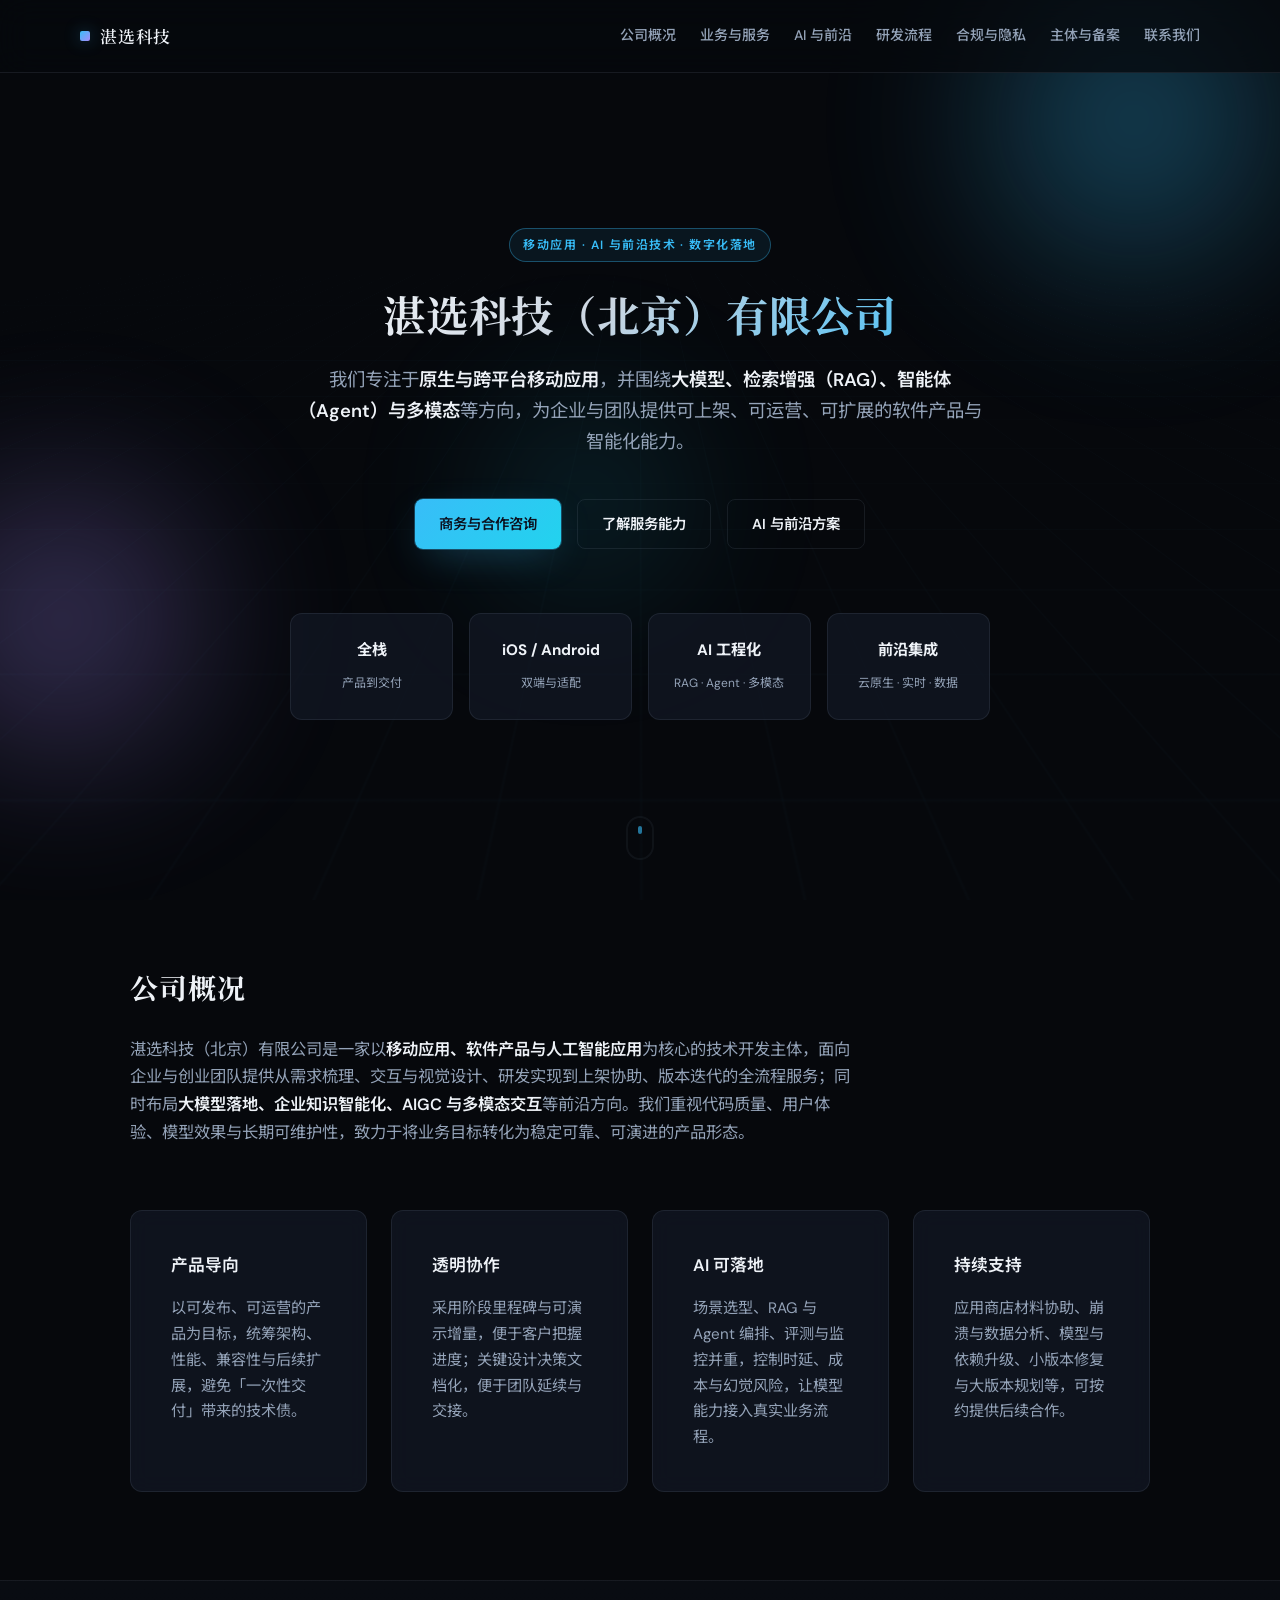
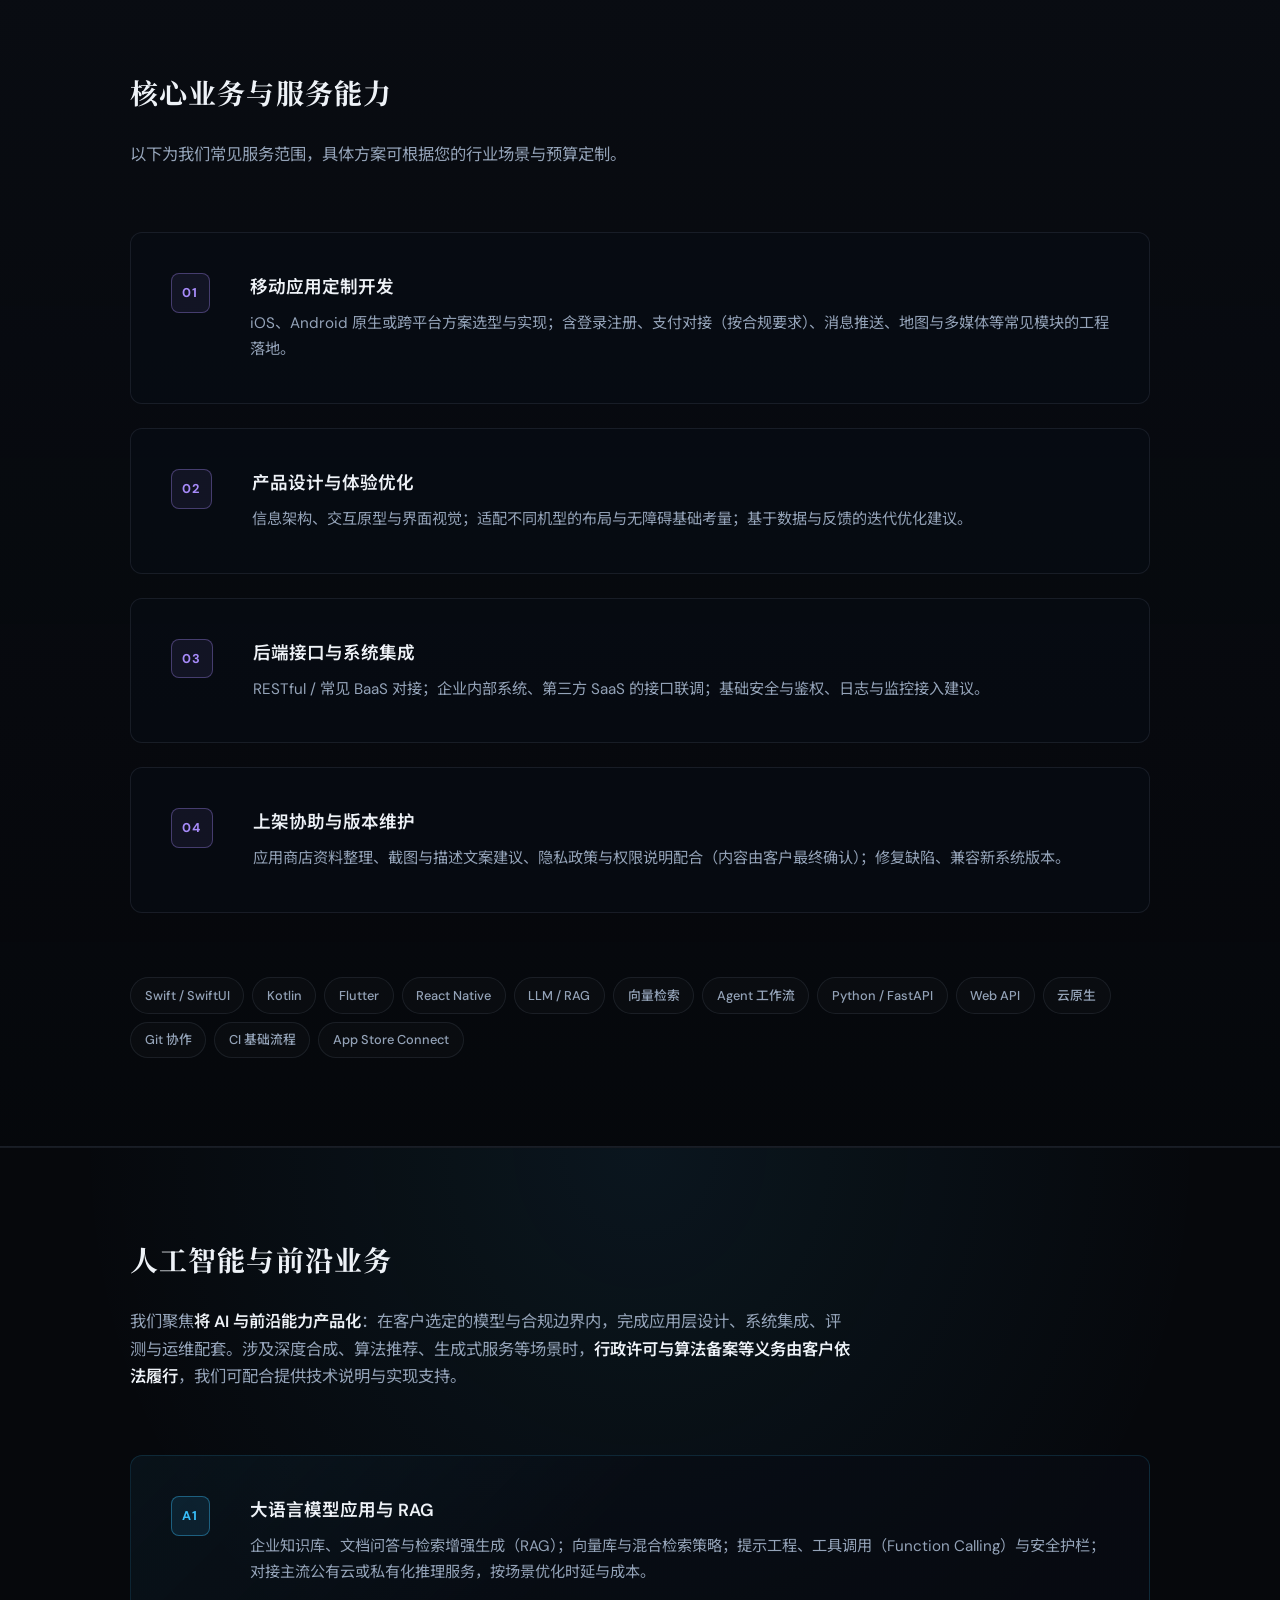
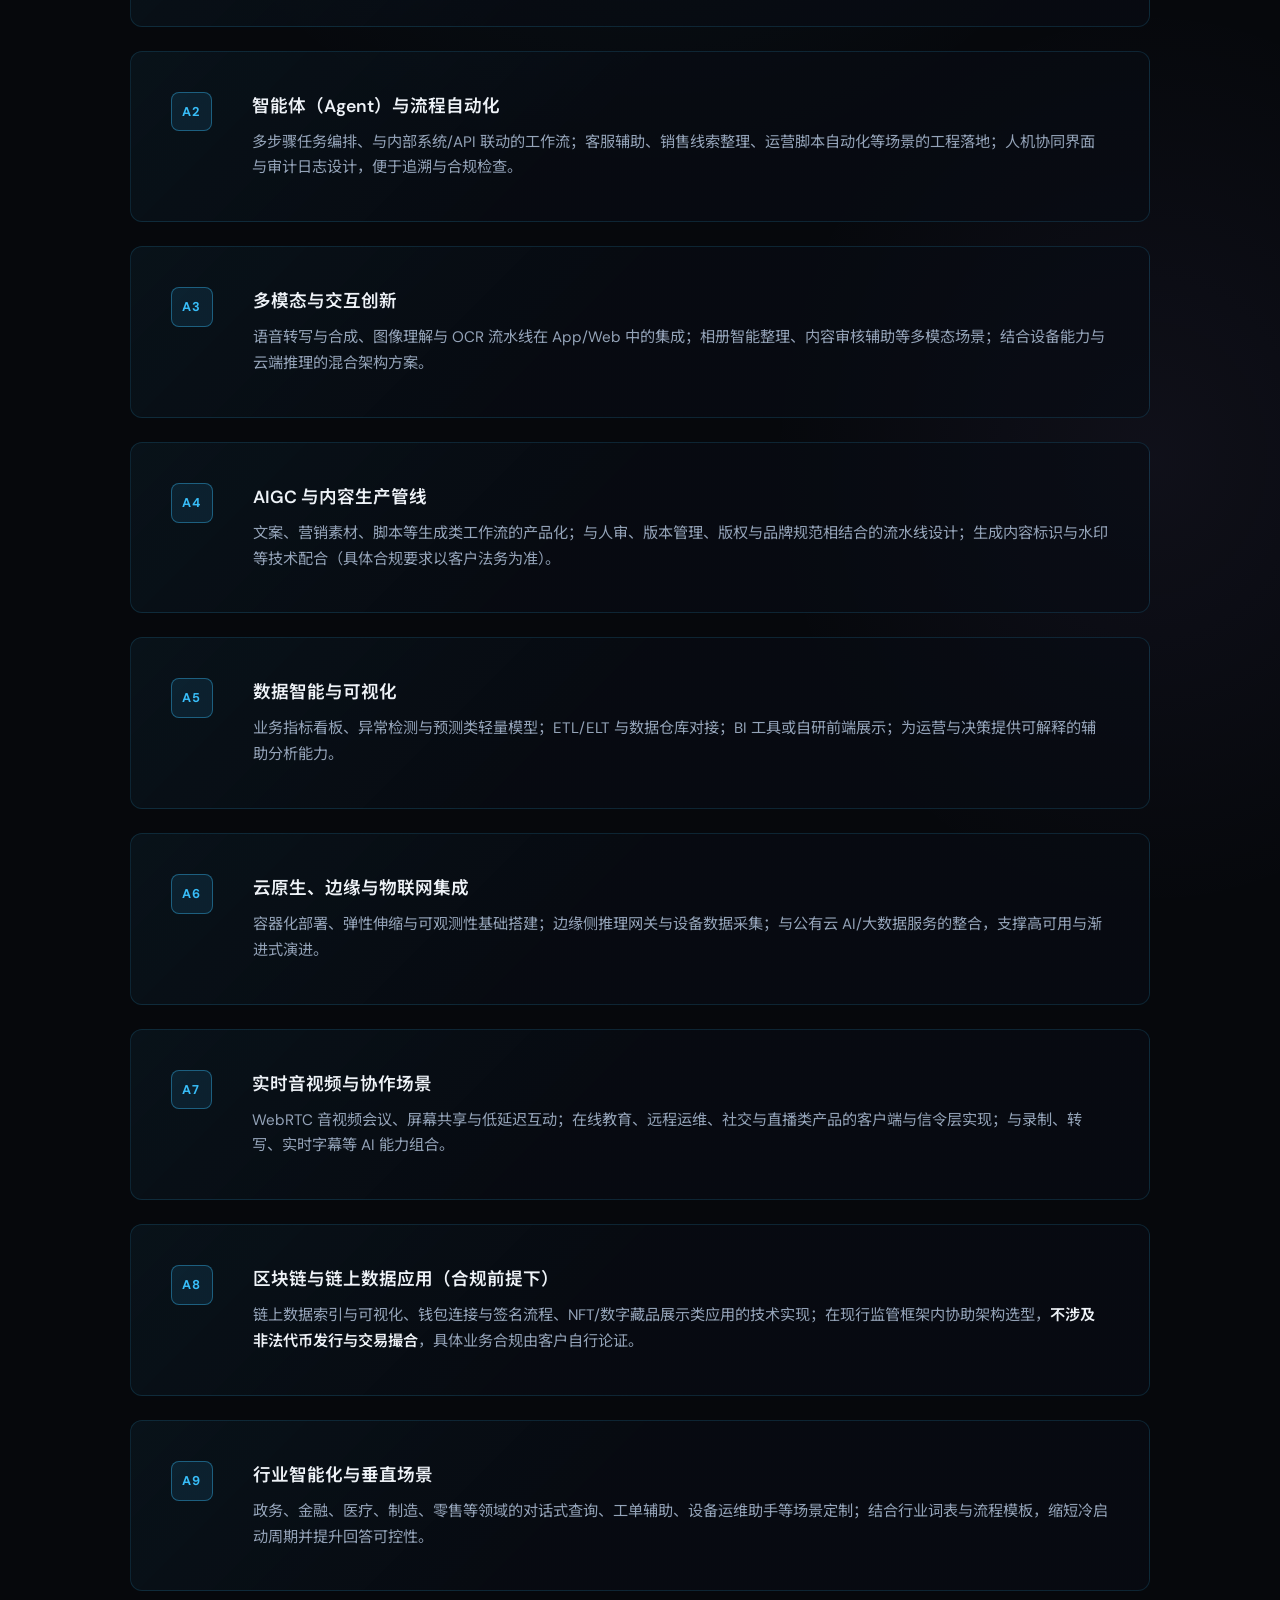
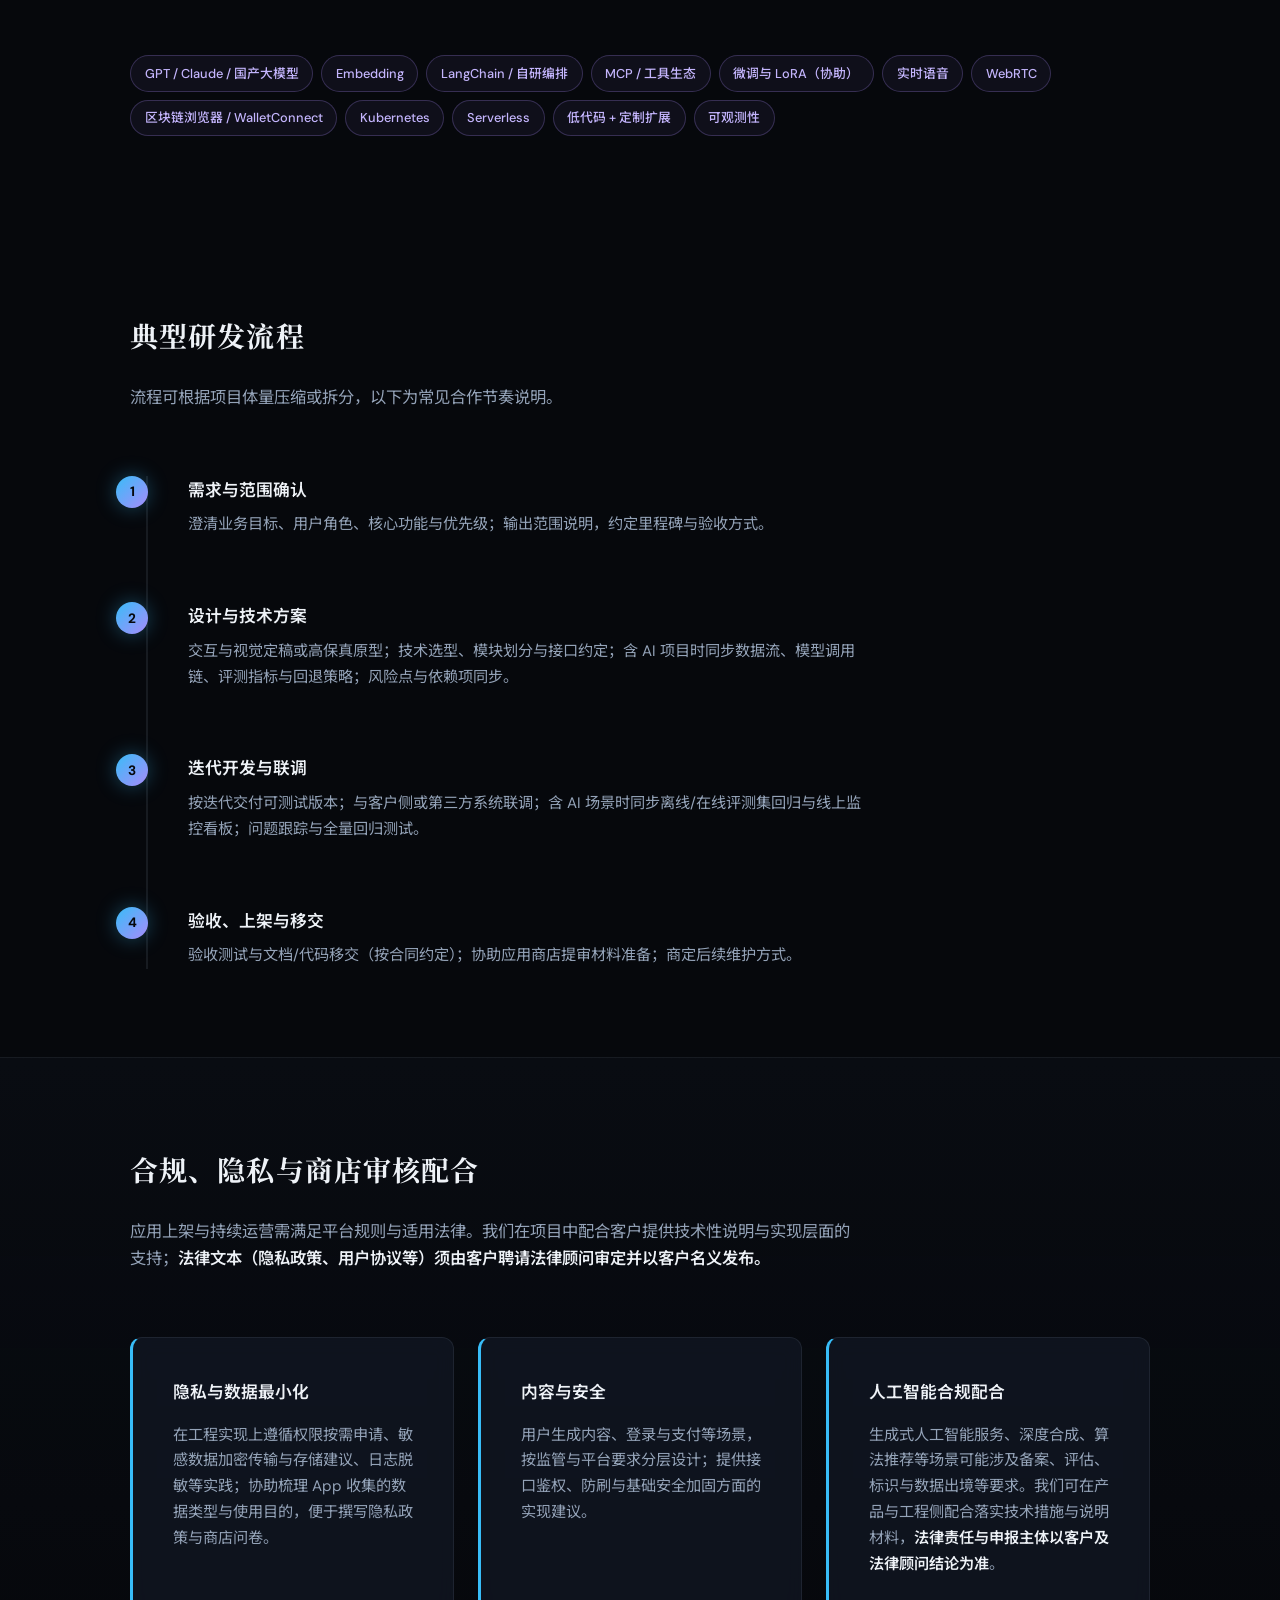
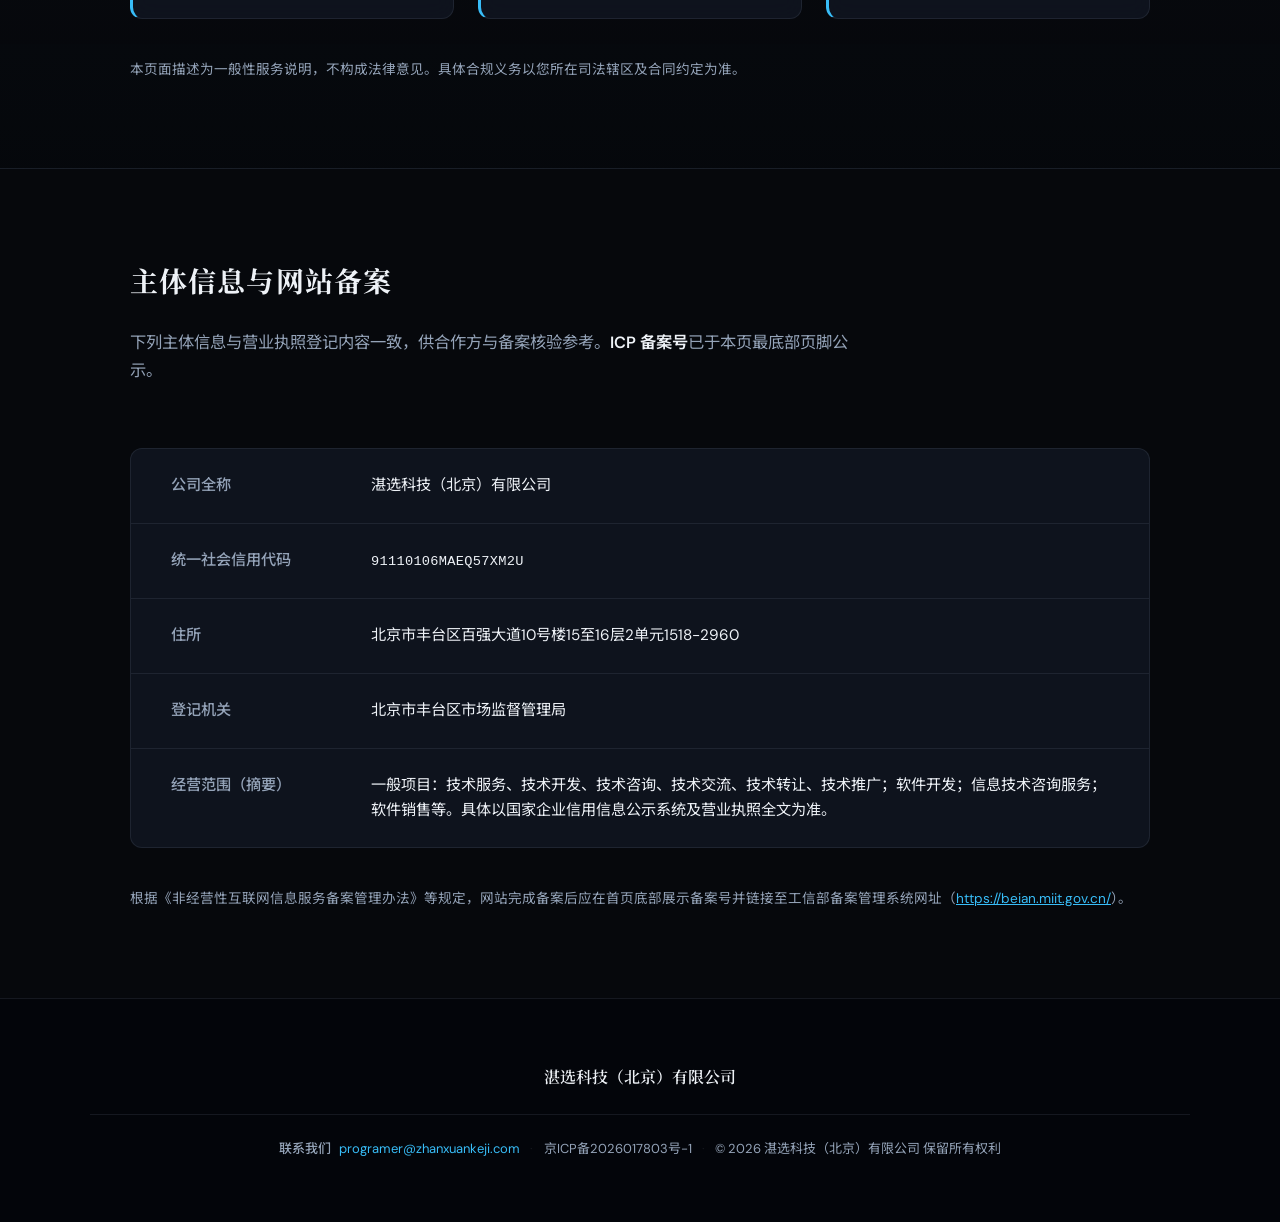
==== commit fb0d7ec1: "update icp./" ====
--- a/index.html
+++ b/index.html
@@ -316,7 +316,7 @@
       <div class="container">
         <header class="section-head" data-reveal>
           <h2 id="legal-heading" class="section-title">主体信息与网站备案</h2>
-          <p class="section-desc">下列主体信息与营业执照登记内容一致，供合作方与备案核验参考。<strong>ICP 备案号</strong>于本页最底部页脚公示，备案通过后请在页脚更新为实际编号。</p>
+          <p class="section-desc">下列主体信息与营业执照登记内容一致，供合作方与备案核验参考。<strong>ICP 备案号</strong>已于本页最底部页脚公示。</p>
         </header>
         <div class="legal-table-wrap" data-reveal>
           <table class="legal-table">
@@ -360,7 +360,7 @@
           <a href="mailto:programer@zhanxuankeji.com">programer@zhanxuankeji.com</a>
         </span>
         <span class="footer-bottom-sep" aria-hidden="true">·</span>
-        <a class="footer-bottom-icp placeholder-link" href="https://beian.miit.gov.cn/" rel="noopener noreferrer" target="_blank" title="备案通过后请替换为真实备案号并保留此链接">【ICP备案号待申领】</a>
+        <a class="footer-bottom-icp" href="https://beian.miit.gov.cn/" rel="noopener noreferrer" target="_blank" title="工业和信息化部ICP/IP地址/域名信息备案管理系统">京ICP备2026017803号-1</a>
         <span class="footer-bottom-sep" aria-hidden="true">·</span>
         <span class="footer-bottom-copy">&copy; <span id="year"></span> 湛选科技（北京）有限公司 保留所有权利</span>
       </div>
